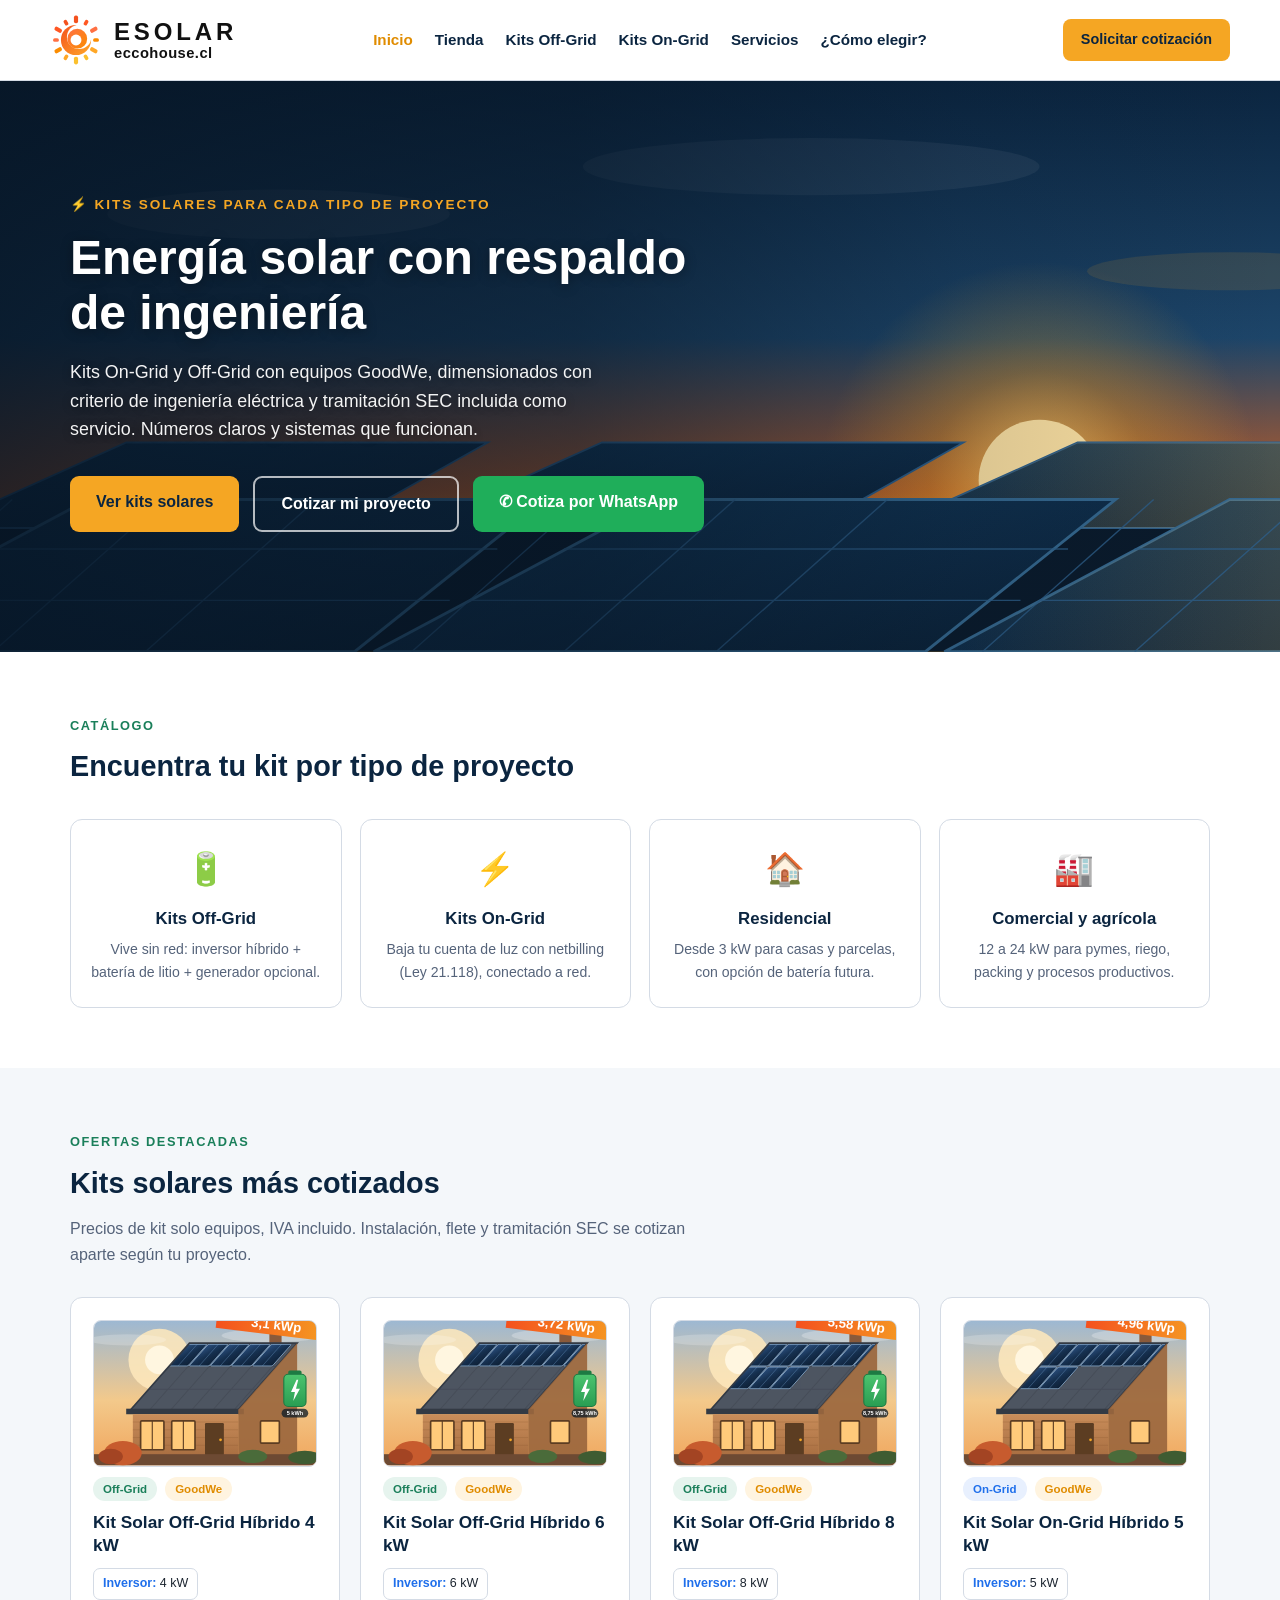
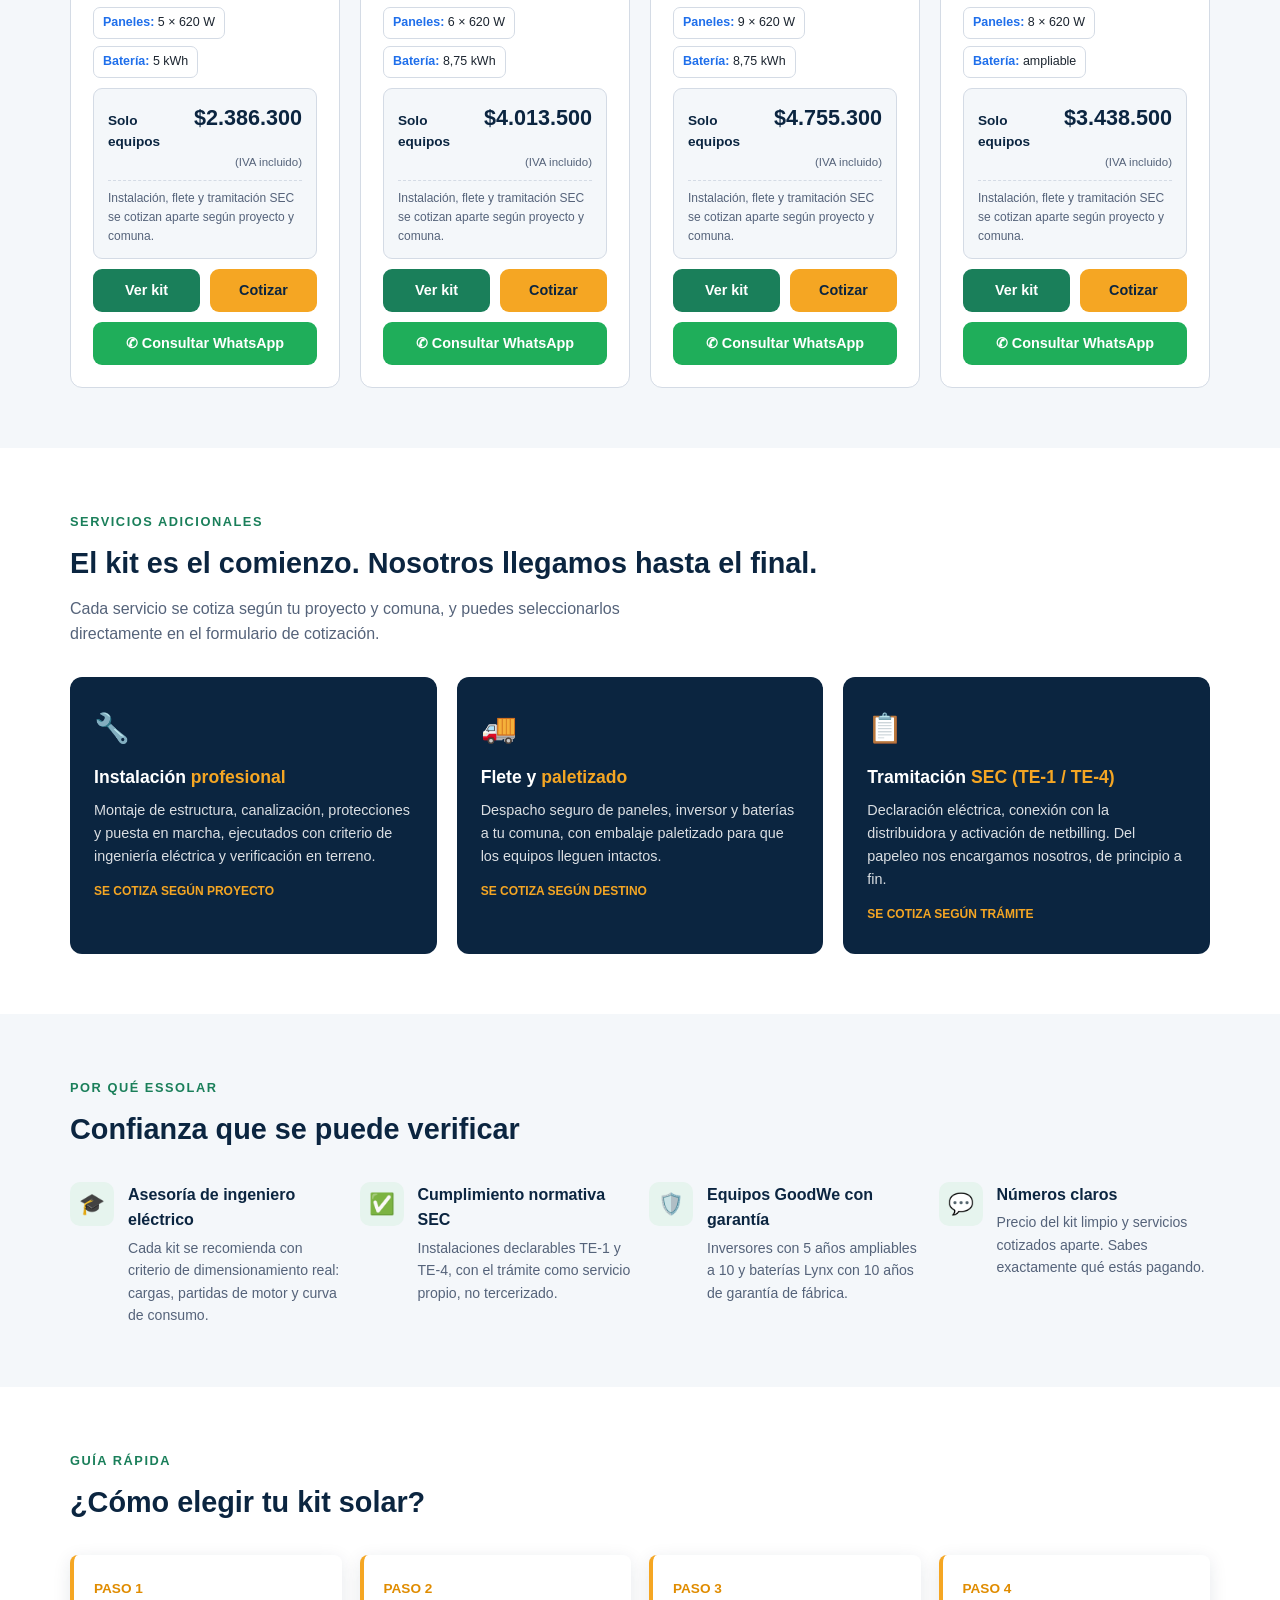
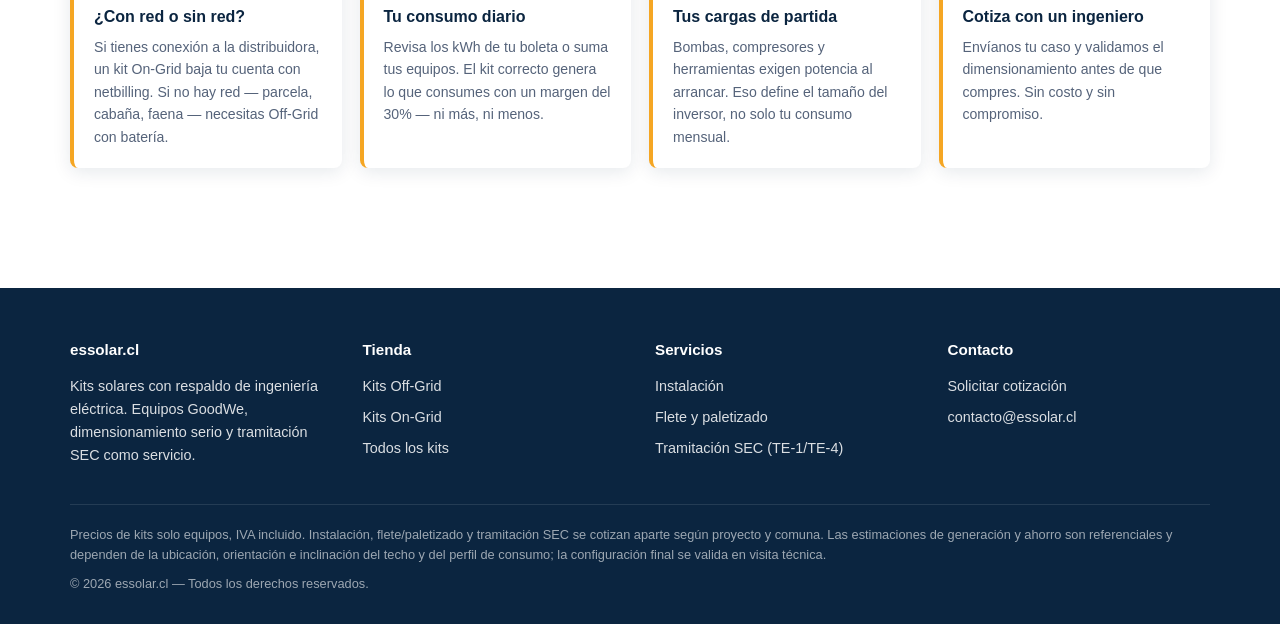
==== index.html @ de5c0849 "feat: imagen de kit estilo foto (casa atardecer + cinta kWp + batería) y protocolo de fotos por SKU " ====
<!DOCTYPE html>
<html lang="es">
<head>
  <meta charset="UTF-8">
  <meta name="viewport" content="width=device-width, initial-scale=1.0">
  <title>essolar.cl | Kits solares con respaldo de ingeniería en Chile</title>
  <meta name="description" content="Kits solares On-Grid y Off-Grid con equipos GoodWe, asesoría de ingeniero eléctrico y tramitación SEC (TE-1/TE-4). Cotiza tu kit solar en Chile.">
  <link rel="stylesheet" href="css/styles.css?v=7">
</head>
<body>

<header class="header">
  <div class="contenedor header-inner">
    <a href="index.html" class="logo"><img src="img/logo-icon.svg" alt="" class="logo-img"><span class="logo-texto"><span class="logo-nombre">ESOLAR</span><span class="logo-sub">eccohouse.cl</span></span></a>
    <nav class="nav">
      <a href="index.html" class="activo">Inicio</a>
      <a href="tienda.html">Tienda</a>
      <a href="tienda.html?sistema=Off-Grid">Kits Off-Grid</a>
      <a href="tienda.html?sistema=On-Grid">Kits On-Grid</a>
      <a href="index.html#servicios">Servicios</a>
      <a href="index.html#como-elegir">¿Cómo elegir?</a>
    </nav>
    <a href="cotizacion.html" class="header-cta">Solicitar cotización</a>
  </div>
</header>

<section class="hero">
  <div class="hero-bg" aria-hidden="true">
    <svg viewBox="0 0 1600 600" preserveAspectRatio="xMidYMid slice" xmlns="http://www.w3.org/2000/svg">
      <defs>
        <linearGradient id="cieloHero" x1="0" y1="0" x2="0" y2="1">
          <stop offset="0" stop-color="#0b2540"/>
          <stop offset="0.45" stop-color="#1d4569"/>
          <stop offset="0.72" stop-color="#b85c2a"/>
          <stop offset="0.85" stop-color="#f5a623"/>
        </linearGradient>
        <radialGradient id="brilloSol" cx="0.5" cy="0.5" r="0.5">
          <stop offset="0" stop-color="#ffd27a" stop-opacity="0.9"/>
          <stop offset="0.5" stop-color="#f5a623" stop-opacity="0.35"/>
          <stop offset="1" stop-color="#f5a623" stop-opacity="0"/>
        </radialGradient>
        <linearGradient id="panelCara" x1="0" y1="0" x2="1" y2="1">
          <stop offset="0" stop-color="#123a5c"/>
          <stop offset="0.6" stop-color="#0e2a45"/>
          <stop offset="1" stop-color="#0a1f33"/>
        </linearGradient>
        <linearGradient id="panelReflejo" x1="0" y1="0" x2="1" y2="0">
          <stop offset="0" stop-color="#f5a623" stop-opacity="0"/>
          <stop offset="1" stop-color="#ffd27a" stop-opacity="0.35"/>
        </linearGradient>
      </defs>
      <rect width="1600" height="600" fill="url(#cieloHero)"/>
      <circle cx="1220" cy="420" r="230" fill="url(#brilloSol)"/>
      <circle cx="1220" cy="420" r="64" fill="#ffe3a3"/>
      <ellipse cx="420" cy="140" rx="180" ry="26" fill="#ffffff" opacity="0.07"/>
      <ellipse cx="980" cy="90" rx="240" ry="30" fill="#ffffff" opacity="0.06"/>
      <ellipse cx="1420" cy="200" rx="150" ry="20" fill="#f5a623" opacity="0.12"/>
      <rect y="470" width="1600" height="130" fill="#0a1a2b"/>
      <!-- fila de paneles trasera -->
      <g>
        <polygon points="60,470 260,380 640,380 480,470" fill="url(#panelCara)" stroke="#2e5f8a" stroke-width="2"/>
        <polygon points="560,470 760,380 1140,380 980,470" fill="url(#panelCara)" stroke="#2e5f8a" stroke-width="2"/>
        <polygon points="1060,470 1260,380 1640,380 1480,470" fill="url(#panelCara)" stroke="#2e5f8a" stroke-width="2"/>
        <polygon points="1060,470 1260,380 1640,380 1480,470" fill="url(#panelReflejo)"/>
      </g>
      <!-- fila de paneles delantera -->
      <g>
        <polygon points="-80,600 220,440 700,440 500,600" fill="url(#panelCara)" stroke="#35688f" stroke-width="3"/>
        <polygon points="520,600 820,440 1300,440 1100,600" fill="url(#panelCara)" stroke="#35688f" stroke-width="3"/>
        <polygon points="1120,600 1420,440 1900,440 1700,600" fill="url(#panelCara)" stroke="#35688f" stroke-width="3"/>
        <polygon points="1120,600 1420,440 1900,440 1700,600" fill="url(#panelReflejo)"/>
        <g stroke="#2e5f8a" stroke-width="1.5" opacity="0.8">
          <line x1="20" y1="546" x2="600" y2="546"/><line x1="120" y1="492" x2="650" y2="492"/>
          <line x1="620" y1="546" x2="1200" y2="546"/><line x1="720" y1="492" x2="1250" y2="492"/>
          <line x1="1220" y1="546" x2="1800" y2="546"/><line x1="1320" y1="492" x2="1850" y2="492"/>
          <line x1="140" y1="440" x2="-40" y2="600"/><line x1="300" y1="440" x2="120" y2="600"/><line x1="460" y1="440" x2="280" y2="600"/>
          <line x1="740" y1="440" x2="560" y2="600"/><line x1="900" y1="440" x2="720" y2="600"/><line x1="1060" y1="440" x2="880" y2="600"/>
          <line x1="1340" y1="440" x2="1160" y2="600"/><line x1="1500" y1="440" x2="1320" y2="600"/><line x1="1660" y1="440" x2="1480" y2="600"/>
        </g>
      </g>
    </svg>
  </div>
  <div class="contenedor hero-contenido">
    <span class="hero-kicker">⚡ Kits solares para cada tipo de proyecto</span>
    <h1>Energía solar con respaldo de ingeniería</h1>
    <p>Kits On-Grid y Off-Grid con equipos GoodWe, dimensionados con criterio de ingeniería eléctrica y tramitación SEC incluida como servicio. Números claros y sistemas que funcionan.</p>
    <div class="hero-acciones">
      <a href="tienda.html" class="btn btn-sol">Ver kits solares</a>
      <a href="cotizacion.html" class="btn btn-borde">Cotizar mi proyecto</a>
      <a href="https://wa.me/56900000000?text=Hola%2C%20quiero%20cotizar%20un%20kit%20solar" target="_blank" rel="noopener" class="btn btn-wsp">✆ Cotiza por WhatsApp</a>
    </div>
  </div>
</section>

<section class="seccion">
  <div class="contenedor">
    <span class="kicker">Catálogo</span>
    <h2>Encuentra tu kit por tipo de proyecto</h2>
    <div class="grid-cat">
      <a class="cat" href="tienda.html?sistema=Off-Grid">
        <div class="icono">🔋</div>
        <h3>Kits Off-Grid</h3>
        <p>Vive sin red: inversor híbrido + batería de litio + generador opcional.</p>
      </a>
      <a class="cat" href="tienda.html?sistema=On-Grid">
        <div class="icono">⚡</div>
        <h3>Kits On-Grid</h3>
        <p>Baja tu cuenta de luz con netbilling (Ley 21.118), conectado a red.</p>
      </a>
      <a class="cat" href="tienda.html">
        <div class="icono">🏠</div>
        <h3>Residencial</h3>
        <p>Desde 3 kW para casas y parcelas, con opción de batería futura.</p>
      </a>
      <a class="cat" href="tienda.html?kwMin=12">
        <div class="icono">🏭</div>
        <h3>Comercial y agrícola</h3>
        <p>12 a 24 kW para pymes, riego, packing y procesos productivos.</p>
      </a>
    </div>
  </div>
</section>

<section class="seccion seccion-alt">
  <div class="contenedor">
    <span class="kicker">Ofertas destacadas</span>
    <h2>Kits solares más cotizados</h2>
    <p class="intro">Precios de kit solo equipos, IVA incluido. Instalación, flete y tramitación SEC se cotizan aparte según tu proyecto.</p>
    <div class="grid-kits" id="kits-destacados"></div>
  </div>
</section>

<section class="seccion" id="servicios">
  <div class="contenedor">
    <span class="kicker">Servicios adicionales</span>
    <h2>El kit es el comienzo. Nosotros llegamos hasta el final.</h2>
    <p class="intro">Cada servicio se cotiza según tu proyecto y comuna, y puedes seleccionarlos directamente en el formulario de cotización.</p>
    <div class="grid-serv">
      <div class="serv">
        <div class="icono">🔧</div>
        <h3>Instalación <span>profesional</span></h3>
        <p>Montaje de estructura, canalización, protecciones y puesta en marcha, ejecutados con criterio de ingeniería eléctrica y verificación en terreno.</p>
        <span class="tag">SE COTIZA SEGÚN PROYECTO</span>
      </div>
      <div class="serv">
        <div class="icono">🚚</div>
        <h3>Flete y <span>paletizado</span></h3>
        <p>Despacho seguro de paneles, inversor y baterías a tu comuna, con embalaje paletizado para que los equipos lleguen intactos.</p>
        <span class="tag">SE COTIZA SEGÚN DESTINO</span>
      </div>
      <div class="serv">
        <div class="icono">📋</div>
        <h3>Tramitación <span>SEC (TE-1 / TE-4)</span></h3>
        <p>Declaración eléctrica, conexión con la distribuidora y activación de netbilling. Del papeleo nos encargamos nosotros, de principio a fin.</p>
        <span class="tag">SE COTIZA SEGÚN TRÁMITE</span>
      </div>
    </div>
  </div>
</section>

<section class="seccion seccion-alt">
  <div class="contenedor">
    <span class="kicker">Por qué essolar</span>
    <h2>Confianza que se puede verificar</h2>
    <div class="grid-conf">
      <div class="conf">
        <div class="icono">🎓</div>
        <div>
          <h3>Asesoría de ingeniero eléctrico</h3>
          <p>Cada kit se recomienda con criterio de dimensionamiento real: cargas, partidas de motor y curva de consumo.</p>
        </div>
      </div>
      <div class="conf">
        <div class="icono">✅</div>
        <div>
          <h3>Cumplimiento normativa SEC</h3>
          <p>Instalaciones declarables TE-1 y TE-4, con el trámite como servicio propio, no tercerizado.</p>
        </div>
      </div>
      <div class="conf">
        <div class="icono">🛡️</div>
        <div>
          <h3>Equipos GoodWe con garantía</h3>
          <p>Inversores con 5 años ampliables a 10 y baterías Lynx con 10 años de garantía de fábrica.</p>
        </div>
      </div>
      <div class="conf">
        <div class="icono">💬</div>
        <div>
          <h3>Números claros</h3>
          <p>Precio del kit limpio y servicios cotizados aparte. Sabes exactamente qué estás pagando.</p>
        </div>
      </div>
    </div>
  </div>
</section>

<section class="seccion" id="como-elegir">
  <div class="contenedor">
    <span class="kicker">Guía rápida</span>
    <h2>¿Cómo elegir tu kit solar?</h2>
    <div class="pasos">
      <div class="paso">
        <span class="num">PASO 1</span>
        <h3>¿Con red o sin red?</h3>
        <p>Si tienes conexión a la distribuidora, un kit On-Grid baja tu cuenta con netbilling. Si no hay red — parcela, cabaña, faena — necesitas Off-Grid con batería.</p>
      </div>
      <div class="paso">
        <span class="num">PASO 2</span>
        <h3>Tu consumo diario</h3>
        <p>Revisa los kWh de tu boleta o suma tus equipos. El kit correcto genera lo que consumes con un margen del 30% — ni más, ni menos.</p>
      </div>
      <div class="paso">
        <span class="num">PASO 3</span>
        <h3>Tus cargas de partida</h3>
        <p>Bombas, compresores y herramientas exigen potencia al arrancar. Eso define el tamaño del inversor, no solo tu consumo mensual.</p>
      </div>
      <div class="paso">
        <span class="num">PASO 4</span>
        <h3>Cotiza con un ingeniero</h3>
        <p>Envíanos tu caso y validamos el dimensionamiento antes de que compres. Sin costo y sin compromiso.</p>
      </div>
    </div>
  </div>
</section>

<footer class="footer">
  <div class="contenedor">
    <div class="footer-grid">
      <div>
        <h4>essolar.cl</h4>
        <p style="font-size:0.9rem;">Kits solares con respaldo de ingeniería eléctrica. Equipos GoodWe, dimensionamiento serio y tramitación SEC como servicio.</p>
      </div>
      <div>
        <h4>Tienda</h4>
        <a href="tienda.html?sistema=Off-Grid">Kits Off-Grid</a>
        <a href="tienda.html?sistema=On-Grid">Kits On-Grid</a>
        <a href="tienda.html">Todos los kits</a>
      </div>
      <div>
        <h4>Servicios</h4>
        <a href="index.html#servicios">Instalación</a>
        <a href="index.html#servicios">Flete y paletizado</a>
        <a href="index.html#servicios">Tramitación SEC (TE-1/TE-4)</a>
      </div>
      <div>
        <h4>Contacto</h4>
        <a href="cotizacion.html">Solicitar cotización</a>
        <a href="mailto:contacto@essolar.cl">contacto@essolar.cl</a>
      </div>
    </div>
    <div class="legal">
      <p>Precios de kits solo equipos, IVA incluido. Instalación, flete/paletizado y tramitación SEC se cotizan aparte según proyecto y comuna. Las estimaciones de generación y ahorro son referenciales y dependen de la ubicación, orientación e inclinación del techo y del perfil de consumo; la configuración final se valida en visita técnica.</p>
      <p style="margin-top:8px;">© 2026 essolar.cl — Todos los derechos reservados.</p>
    </div>
  </div>
</footer>

<script src="js/data.js?v=5"></script>
<script>
  // Kits destacados: uno de cada segmento representativo
  const destacados = ["ES-OG-4K-B5", "ES-OG-6K-B8", "ES-OG-8K-B8", "ES-ON-5K"];
  const cont = document.getElementById("kits-destacados");
  destacados.forEach(sku => {
    const p = ESSOLAR_PRODUCTS.find(x => x.sku === sku);
    if (!p) return;
    const el = document.createElement("div");
    el.className = "kit";
    el.innerHTML = plantillaKit(p);
    cont.appendChild(el);
  });
</script>

</body>
</html>
---- css/styles.css ----
/* essolar.cl — hoja de estilos */
:root {
  --azul-900: #0b2540;
  --azul-700: #14406b;
  --azul-500: #1f6feb;
  --verde-600: #1a7f5a;
  --verde-100: #e6f4ee;
  --sol-500: #f5a623;
  --sol-600: #e08c00;
  --gris-900: #1c2530;
  --gris-600: #55637a;
  --gris-300: #d4dbe5;
  --gris-100: #f4f7fa;
  --blanco: #ffffff;
  --radio: 12px;
  --sombra: 0 4px 18px rgba(11, 37, 64, 0.10);
}

* { margin: 0; padding: 0; box-sizing: border-box; }

body {
  font-family: "Segoe UI", "Helvetica Neue", Arial, sans-serif;
  color: var(--gris-900);
  background: var(--blanco);
  line-height: 1.6;
}

a { color: var(--azul-500); text-decoration: none; }
img { max-width: 100%; }

.contenedor { max-width: 1180px; margin: 0 auto; padding: 0 20px; }

/* ---------- Header ---------- */
.header {
  background: var(--blanco);
  border-bottom: 1px solid var(--gris-300);
  position: sticky; top: 0; z-index: 50;
}
.header-inner {
  display: flex; align-items: center; justify-content: space-between;
  gap: 24px; padding: 14px 0; flex-wrap: wrap;
}
.logo { display: flex; align-items: center; gap: 12px; }
.logo-img { height: 52px; width: auto; display: block; }
.logo-texto { display: flex; flex-direction: column; line-height: 1.1; }
.logo-nombre { font-weight: 900; font-size: 1.5rem; letter-spacing: 0.16em; color: #111; }
.logo-sub { font-size: 0.92rem; font-weight: 600; color: #111; letter-spacing: 0.03em; }
.nav { display: flex; gap: 22px; flex-wrap: wrap; }
.nav a { color: var(--azul-900); font-weight: 600; font-size: 0.95rem; }
.nav a:hover, .nav a.activo { color: var(--sol-600); }
.header-cta {
  background: var(--sol-500); color: var(--azul-900); font-weight: 700;
  padding: 9px 18px; border-radius: 8px; font-size: 0.9rem;
}
.header-cta:hover { background: var(--sol-600); color: var(--blanco); }

/* ---------- Hero ---------- */
.hero {
  position: relative;
  color: var(--blanco);
  padding: 110px 0 120px;
  overflow: hidden;
  background: var(--azul-900);
}
.hero-bg { position: absolute; inset: 0; }
.hero-bg svg { width: 100%; height: 100%; display: block; }
.hero::after {
  content: "";
  position: absolute; inset: 0;
  background: linear-gradient(90deg, rgba(6,20,35,0.82) 0%, rgba(6,20,35,0.55) 45%, rgba(6,20,35,0.15) 75%, rgba(6,20,35,0) 100%);
}
.hero-contenido { position: relative; z-index: 2; }
.hero-kicker {
  display: inline-block;
  color: var(--sol-500);
  font-weight: 800;
  font-size: 0.85rem;
  letter-spacing: 0.14em;
  text-transform: uppercase;
  margin-bottom: 14px;
}
.hero h1 { font-size: 3rem; line-height: 1.15; max-width: 680px; text-shadow: 0 2px 12px rgba(0,0,0,0.35); }
.hero p { margin-top: 18px; max-width: 560px; font-size: 1.12rem; opacity: 0.95; text-shadow: 0 1px 8px rgba(0,0,0,0.4); }
.hero-acciones { margin-top: 32px; display: flex; gap: 14px; flex-wrap: wrap; }
.btn-wsp { background: #1fae5a; color: var(--blanco); }
.btn-wsp:hover { background: #178a47; color: var(--blanco); }
.btn {
  display: inline-block; padding: 13px 26px; border-radius: 9px;
  font-weight: 700; font-size: 1rem; border: none; cursor: pointer;
}
.btn-sol { background: var(--sol-500); color: var(--azul-900); }
.btn-sol:hover { background: var(--sol-600); color: var(--blanco); }
.btn-borde { background: transparent; color: var(--blanco); border: 2px solid rgba(255,255,255,0.7); }
.btn-borde:hover { background: rgba(255,255,255,0.12); color: var(--blanco); }
.btn-verde { background: var(--verde-600); color: var(--blanco); }
.btn-verde:hover { background: #14684a; color: var(--blanco); }

/* ---------- Secciones ---------- */
.seccion { padding: 60px 0; }
.seccion-alt { background: var(--gris-100); }
.kicker { color: var(--verde-600); font-weight: 800; font-size: 0.8rem; letter-spacing: 0.12em; text-transform: uppercase; }
.seccion h2 { font-size: 1.8rem; color: var(--azul-900); margin-top: 6px; }
.seccion .intro { color: var(--gris-600); margin-top: 10px; max-width: 640px; }

/* ---------- Grid de categorías ---------- */
.grid-cat { display: grid; grid-template-columns: repeat(auto-fit, minmax(210px, 1fr)); gap: 18px; margin-top: 30px; }
.cat {
  background: var(--blanco); border: 1px solid var(--gris-300); border-radius: var(--radio);
  padding: 24px 20px; text-align: center; transition: box-shadow .15s, transform .15s;
}
.cat:hover { box-shadow: var(--sombra); transform: translateY(-2px); }
.cat .icono { font-size: 2rem; }
.cat h3 { color: var(--azul-900); margin-top: 10px; font-size: 1.05rem; }
.cat p { color: var(--gris-600); font-size: 0.88rem; margin-top: 6px; }

/* ---------- Cards de producto ---------- */
.grid-kits { display: grid; grid-template-columns: repeat(auto-fill, minmax(260px, 1fr)); gap: 20px; margin-top: 30px; }
.kit {
  background: var(--blanco); border: 1px solid var(--gris-300); border-radius: var(--radio);
  padding: 22px; display: flex; flex-direction: column; gap: 10px;
  transition: box-shadow .15s, transform .15s;
}
.kit:hover { box-shadow: var(--sombra); transform: translateY(-2px); }
.kit-img { border-radius: 8px; overflow: hidden; line-height: 0; border: 1px solid var(--gris-300); position: relative; }
.kit-img svg { width: 100%; height: auto; display: block; }
.kit-foto { position: absolute; inset: 0; width: 100%; height: 100%; object-fit: cover; }
.chips { display: flex; flex-wrap: wrap; gap: 7px; }
.chips span {
  border: 1px solid var(--gris-300); border-radius: 7px; padding: 5px 9px;
  font-size: 0.78rem; color: var(--gris-900);
}
.chips span strong { color: var(--azul-500); font-weight: 700; }
.bloque-precio {
  background: var(--gris-100); border: 1px solid var(--gris-300); border-radius: 9px;
  padding: 12px 14px;
}
.bloque-precio .fila { display: flex; justify-content: space-between; align-items: baseline; gap: 10px; }
.bloque-precio .fila span { font-size: 0.85rem; font-weight: 700; color: var(--azul-900); }
.bloque-precio .fila strong { font-size: 1.35rem; font-weight: 800; color: var(--azul-900); }
.bloque-precio small { color: var(--gris-600); font-size: 0.72rem; display: block; text-align: right; }
.bloque-precio p { font-size: 0.75rem; color: var(--gris-600); margin-top: 8px; border-top: 1px dashed var(--gris-300); padding-top: 8px; }
.btn-block { display: block; text-align: center; padding: 10px 8px; font-size: 0.9rem; }
.kit .badges { display: flex; gap: 8px; flex-wrap: wrap; }
.badge {
  font-size: 0.72rem; font-weight: 700; padding: 3px 10px; border-radius: 20px;
  background: var(--verde-100); color: var(--verde-600);
}
.badge.ongrid { background: #e8f0fe; color: var(--azul-500); }
.badge.marca { background: #fff4e0; color: var(--sol-600); }
.kit h3 { color: var(--azul-900); font-size: 1.08rem; line-height: 1.35; }
.kit .specs { color: var(--gris-600); font-size: 0.86rem; }
.kit .precio { font-size: 1.45rem; font-weight: 800; color: var(--azul-900); }
.kit .precio small { font-size: 0.75rem; font-weight: 500; color: var(--gris-600); display: block; }
.kit .nota-aparte { font-size: 0.75rem; color: var(--gris-600); }
.kit .acciones { display: flex; gap: 10px; margin-top: auto; }
.kit .acciones .btn { flex: 1; text-align: center; padding: 10px 8px; font-size: 0.9rem; }

/* ---------- Servicios ---------- */
.grid-serv { display: grid; grid-template-columns: repeat(auto-fit, minmax(260px, 1fr)); gap: 20px; margin-top: 30px; }
.serv {
  background: var(--azul-900); color: var(--blanco); border-radius: var(--radio); padding: 28px 24px;
}
.serv .icono { font-size: 1.8rem; }
.serv h3 { margin-top: 12px; font-size: 1.1rem; }
.serv h3 span { color: var(--sol-500); }
.serv p { margin-top: 8px; font-size: 0.9rem; opacity: 0.85; }
.serv .tag { display: inline-block; margin-top: 14px; font-size: 0.75rem; font-weight: 700; color: var(--sol-500); }

/* ---------- Confianza ---------- */
.grid-conf { display: grid; grid-template-columns: repeat(auto-fit, minmax(240px, 1fr)); gap: 18px; margin-top: 30px; }
.conf { display: flex; gap: 14px; align-items: flex-start; }
.conf .icono {
  background: var(--verde-100); color: var(--verde-600); border-radius: 10px;
  width: 44px; height: 44px; display: flex; align-items: center; justify-content: center; font-size: 1.3rem; flex-shrink: 0;
}
.conf h3 { font-size: 1rem; color: var(--azul-900); }
.conf p { font-size: 0.88rem; color: var(--gris-600); margin-top: 4px; }

/* ---------- Cómo elegir ---------- */
.pasos { display: grid; grid-template-columns: repeat(auto-fit, minmax(230px, 1fr)); gap: 18px; margin-top: 30px; }
.paso { background: var(--blanco); border-left: 4px solid var(--sol-500); border-radius: 8px; padding: 20px; box-shadow: var(--sombra); }
.paso .num { font-weight: 800; color: var(--sol-600); font-size: 0.85rem; }
.paso h3 { color: var(--azul-900); font-size: 1rem; margin-top: 4px; }
.paso p { font-size: 0.88rem; color: var(--gris-600); margin-top: 6px; }

/* ---------- Tienda: filtros ---------- */
.filtros {
  display: flex; gap: 12px; flex-wrap: wrap; margin-top: 26px; align-items: center;
}
.filtros label { font-size: 0.85rem; font-weight: 700; color: var(--azul-900); }
.filtros select {
  padding: 9px 12px; border: 1px solid var(--gris-300); border-radius: 8px;
  font-size: 0.9rem; color: var(--gris-900); background: var(--blanco);
}
.filtros .contador { margin-left: auto; font-size: 0.85rem; color: var(--gris-600); }

/* ---------- Ficha de producto ---------- */
.ficha { display: grid; grid-template-columns: 1.1fr 0.9fr; gap: 40px; margin-top: 30px; }
@media (max-width: 860px) { .ficha { grid-template-columns: 1fr; } }
.ficha h1 { color: var(--azul-900); font-size: 1.7rem; line-height: 1.3; }
.ficha .resumen { color: var(--gris-600); margin-top: 8px; }
.ficha .precio-grande { font-size: 2.1rem; font-weight: 800; color: var(--azul-900); margin-top: 18px; }
.ficha .precio-grande small { display: block; font-size: 0.8rem; font-weight: 500; color: var(--gris-600); }
.aviso-aparte {
  background: #fff4e0; border: 1px solid #f0d9a8; color: #7a5200;
  border-radius: 8px; padding: 10px 14px; font-size: 0.85rem; margin-top: 14px;
}
.tabla-specs { width: 100%; border-collapse: collapse; margin-top: 20px; }
.tabla-specs td { padding: 10px 12px; border-bottom: 1px solid var(--gris-300); font-size: 0.92rem; }
.tabla-specs td:first-child { font-weight: 700; color: var(--azul-900); width: 45%; }
.lista-ideal { margin: 14px 0 0 0; padding-left: 20px; }
.lista-ideal li { margin-bottom: 6px; font-size: 0.95rem; }
.nota-tecnica {
  background: var(--verde-100); border-left: 4px solid var(--verde-600);
  border-radius: 8px; padding: 18px 20px; margin-top: 24px;
}
.nota-tecnica h3 { color: var(--verde-600); font-size: 0.95rem; }
.nota-tecnica p { font-size: 0.9rem; margin-top: 8px; }
.serv-adicionales {
  border: 1px solid var(--gris-300); border-radius: var(--radio); padding: 22px; margin-top: 24px;
}
.serv-adicionales h3 { color: var(--azul-900); font-size: 1.05rem; }
.serv-adicionales label {
  display: flex; gap: 10px; align-items: flex-start; margin-top: 14px; font-size: 0.92rem; cursor: pointer;
}
.serv-adicionales input { margin-top: 4px; }
.serv-adicionales small { color: var(--gris-600); display: block; }
.ficha-acciones { display: flex; gap: 12px; margin-top: 24px; flex-wrap: wrap; }

/* ---------- Formulario ---------- */
.form-cotiza { max-width: 720px; margin-top: 30px; }
.campo { margin-bottom: 18px; }
.campo label { display: block; font-weight: 700; font-size: 0.9rem; color: var(--azul-900); margin-bottom: 6px; }
.campo input, .campo select, .campo textarea {
  width: 100%; padding: 11px 13px; border: 1px solid var(--gris-300); border-radius: 8px;
  font-size: 0.95rem; font-family: inherit; color: var(--gris-900);
}
.campo textarea { min-height: 110px; resize: vertical; }
.campo input[type="checkbox"] { width: auto; margin-top: 4px; flex-shrink: 0; }
.fila-2 { display: grid; grid-template-columns: 1fr 1fr; gap: 16px; }
@media (max-width: 640px) { .fila-2 { grid-template-columns: 1fr; } }
.grupo-check { border: 1px solid var(--gris-300); border-radius: var(--radio); padding: 18px; }
.grupo-check legend, .grupo-check .titulo { font-weight: 700; font-size: 0.9rem; color: var(--azul-900); padding: 0 6px; }
.grupo-check label { display: flex; gap: 10px; align-items: flex-start; margin-top: 10px; font-size: 0.92rem; font-weight: 400; cursor: pointer; }
.resumen-cotiza {
  background: var(--gris-100); border-radius: var(--radio); padding: 20px; margin-top: 24px;
}
.resumen-cotiza h3 { color: var(--azul-900); font-size: 1rem; }
.resumen-cotiza ul { margin: 10px 0 0 18px; font-size: 0.92rem; }
.form-acciones { margin-top: 24px; display: flex; gap: 12px; flex-wrap: wrap; }

/* ---------- Footer ---------- */
.footer { background: var(--azul-900); color: rgba(255,255,255,0.85); padding: 50px 0 30px; margin-top: 60px; }
.footer-grid { display: grid; grid-template-columns: repeat(auto-fit, minmax(220px, 1fr)); gap: 30px; }
.footer h4 { color: var(--blanco); font-size: 0.95rem; margin-bottom: 12px; }
.footer a { color: rgba(255,255,255,0.85); display: block; margin-bottom: 8px; font-size: 0.9rem; }
.footer a:hover { color: var(--sol-500); }
.footer .legal {
  border-top: 1px solid rgba(255,255,255,0.15); margin-top: 36px; padding-top: 20px;
  font-size: 0.8rem; opacity: 0.7;
}

@media (max-width: 720px) {
  .hero h1 { font-size: 1.9rem; }
  .header-inner { justify-content: center; }
}
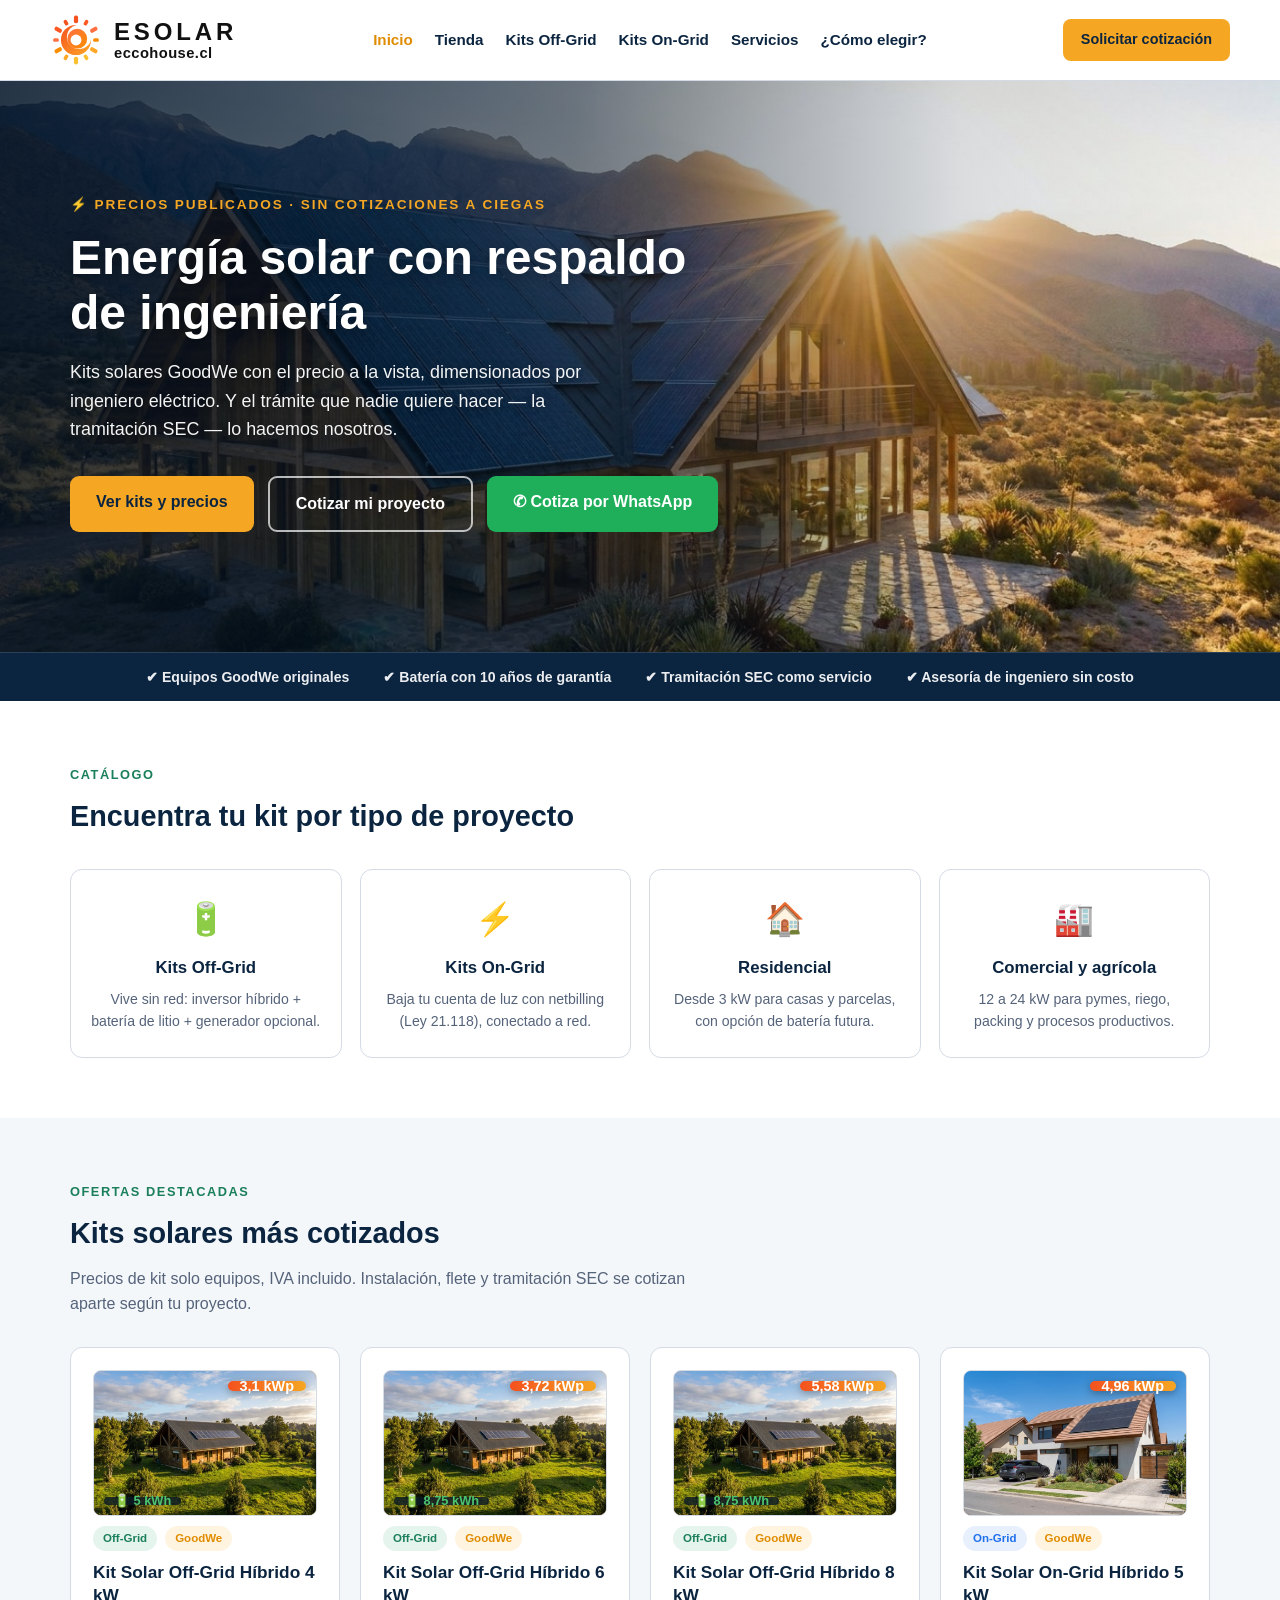
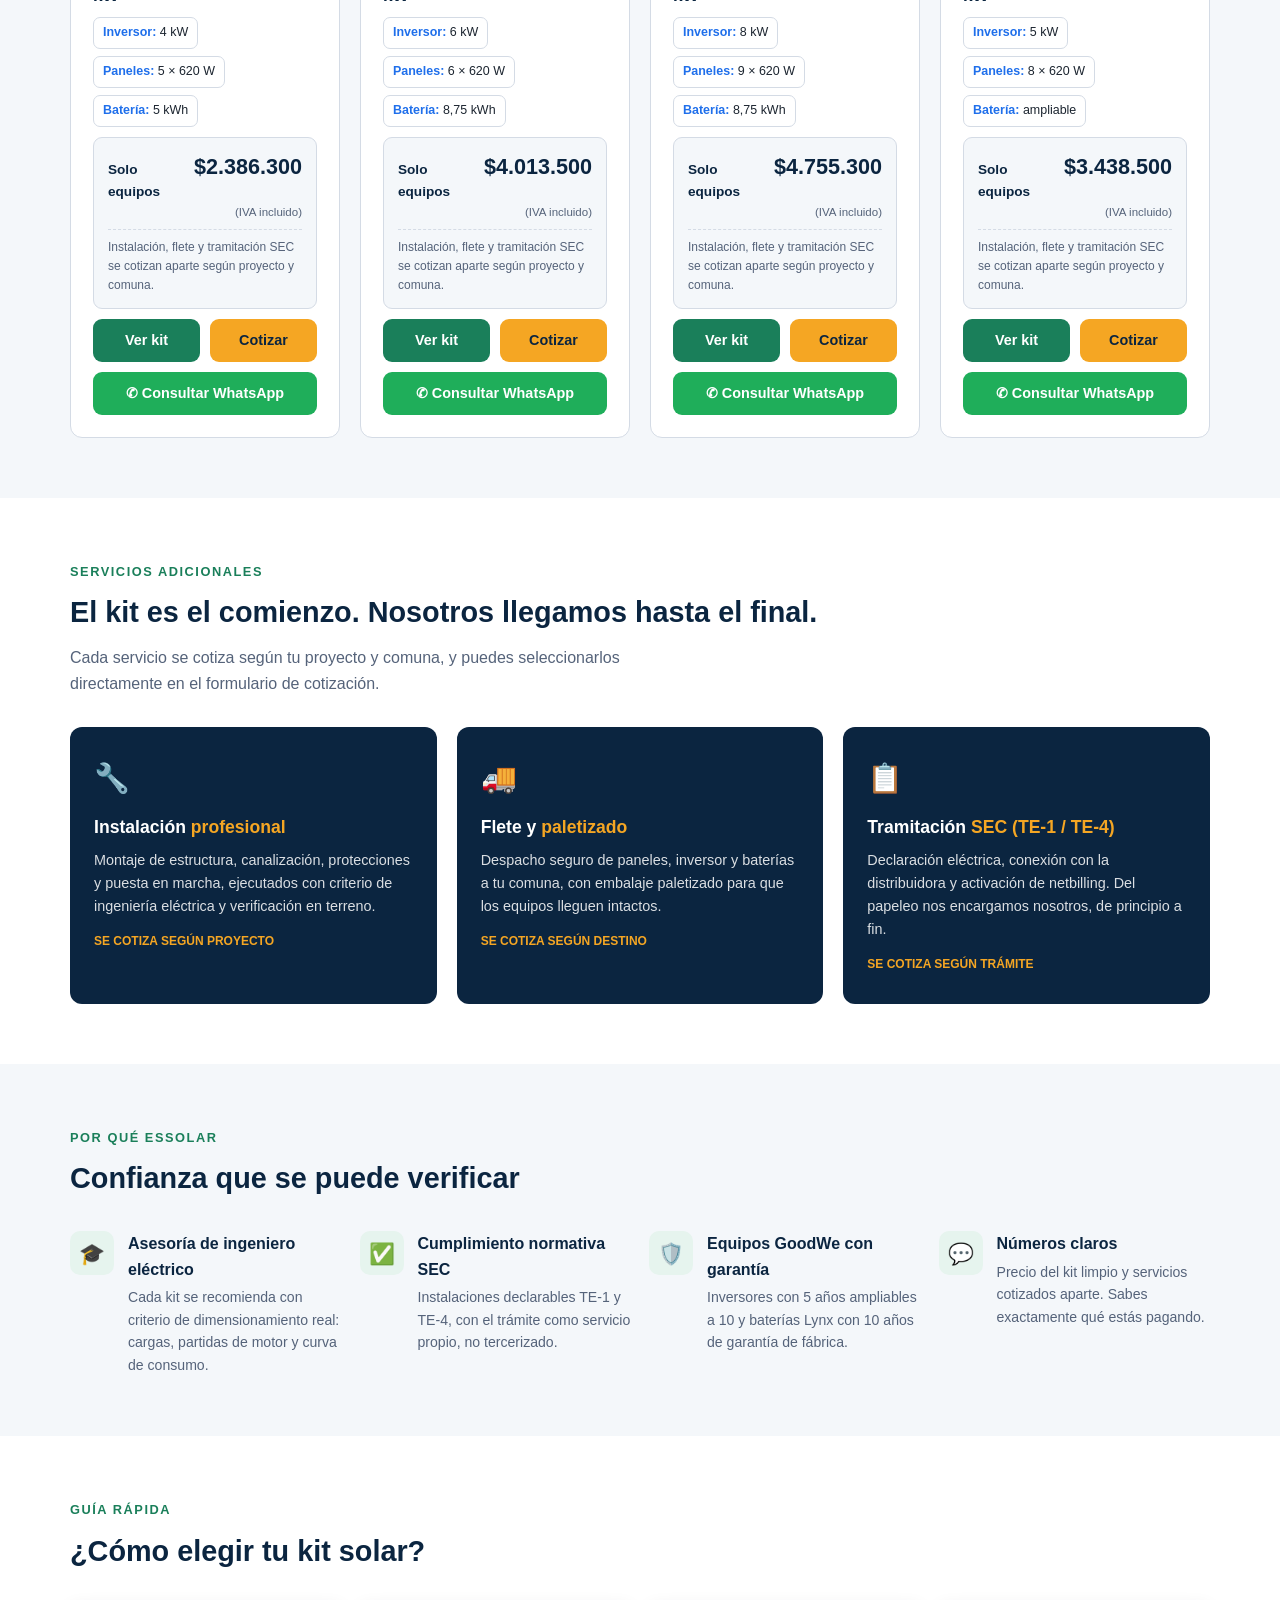
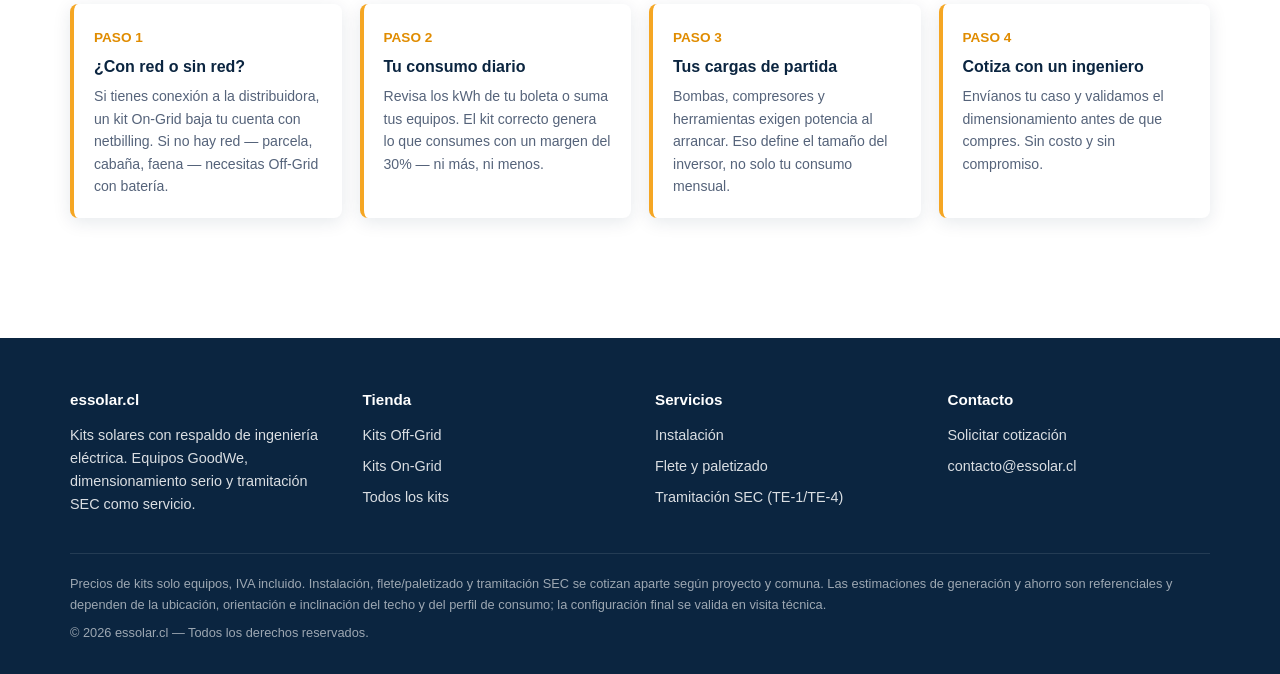
==== commit 4af750d4: "feat: fotos generadas con IA (hero + 3 escenas por segmento), chips kWp/batería sobre fotos, copy de" ====
--- a/index.html
+++ b/index.html
@@ -5,7 +5,7 @@
   <meta name="viewport" content="width=device-width, initial-scale=1.0">
   <title>essolar.cl | Kits solares con respaldo de ingeniería en Chile</title>
   <meta name="description" content="Kits solares On-Grid y Off-Grid con equipos GoodWe, asesoría de ingeniero eléctrico y tramitación SEC (TE-1/TE-4). Cotiza tu kit solar en Chile.">
-  <link rel="stylesheet" href="css/styles.css?v=7">
+  <link rel="stylesheet" href="css/styles.css?v=8">
 </head>
 <body>
 
@@ -79,18 +79,28 @@
         </g>
       </g>
     </svg>
+    <img class="hero-foto" src="img/hero.jpg" alt="" onerror="this.remove()">
   </div>
   <div class="contenedor hero-contenido">
-    <span class="hero-kicker">⚡ Kits solares para cada tipo de proyecto</span>
+    <span class="hero-kicker">⚡ Precios publicados · Sin cotizaciones a ciegas</span>
     <h1>Energía solar con respaldo de ingeniería</h1>
-    <p>Kits On-Grid y Off-Grid con equipos GoodWe, dimensionados con criterio de ingeniería eléctrica y tramitación SEC incluida como servicio. Números claros y sistemas que funcionan.</p>
+    <p>Kits solares GoodWe con el precio a la vista, dimensionados por ingeniero eléctrico. Y el trámite que nadie quiere hacer — la tramitación SEC — lo hacemos nosotros.</p>
     <div class="hero-acciones">
-      <a href="tienda.html" class="btn btn-sol">Ver kits solares</a>
+      <a href="tienda.html" class="btn btn-sol">Ver kits y precios</a>
       <a href="cotizacion.html" class="btn btn-borde">Cotizar mi proyecto</a>
       <a href="https://wa.me/56900000000?text=Hola%2C%20quiero%20cotizar%20un%20kit%20solar" target="_blank" rel="noopener" class="btn btn-wsp">✆ Cotiza por WhatsApp</a>
     </div>
   </div>
 </section>
+
+<div class="barra-confianza">
+  <div class="contenedor barra-confianza-inner">
+    <span>✔ Equipos GoodWe originales</span>
+    <span>✔ Batería con 10 años de garantía</span>
+    <span>✔ Tramitación SEC como servicio</span>
+    <span>✔ Asesoría de ingeniero sin costo</span>
+  </div>
+</div>
 
 <section class="seccion">
   <div class="contenedor">
@@ -256,7 +266,7 @@
   </div>
 </footer>
 
-<script src="js/data.js?v=5"></script>
+<script src="js/data.js?v=6"></script>
 <script>
   // Kits destacados: uno de cada segmento representativo
   const destacados = ["ES-OG-4K-B5", "ES-OG-6K-B8", "ES-OG-8K-B8", "ES-ON-5K"];
--- a/css/styles.css
+++ b/css/styles.css
@@ -84,6 +84,29 @@
 .hero-acciones { margin-top: 32px; display: flex; gap: 14px; flex-wrap: wrap; }
 .btn-wsp { background: #1fae5a; color: var(--blanco); }
 .btn-wsp:hover { background: #178a47; color: var(--blanco); }
+.hero-foto { position: absolute; inset: 0; width: 100%; height: 100%; object-fit: cover; }
+
+/* ---------- Barra de confianza ---------- */
+.barra-confianza { background: var(--azul-900); border-top: 1px solid rgba(255,255,255,0.12); }
+.barra-confianza-inner {
+  display: flex; flex-wrap: wrap; gap: 10px 34px; justify-content: center;
+  padding: 13px 20px; color: var(--blanco); font-size: 0.88rem; font-weight: 600;
+}
+.barra-confianza-inner span { opacity: 0.92; }
+
+/* ---------- Chips sobre imagen de kit ---------- */
+.kit-chips-img { position: absolute; inset: 0; pointer-events: none; }
+.chip-kwp {
+  position: absolute; top: 10px; right: 10px;
+  background: linear-gradient(90deg, #f4511e, #f5a623); color: var(--blanco);
+  font-weight: 800; font-size: 0.9rem; padding: 5px 12px; border-radius: 7px;
+  box-shadow: 0 2px 8px rgba(0,0,0,0.35);
+}
+.chip-bat {
+  position: absolute; bottom: 10px; left: 10px;
+  background: rgba(8,24,38,0.8); color: #4cc46f;
+  font-weight: 700; font-size: 0.8rem; padding: 4px 10px; border-radius: 7px;
+}
 .btn {
   display: inline-block; padding: 13px 26px; border-radius: 9px;
   font-weight: 700; font-size: 1rem; border: none; cursor: pointer;
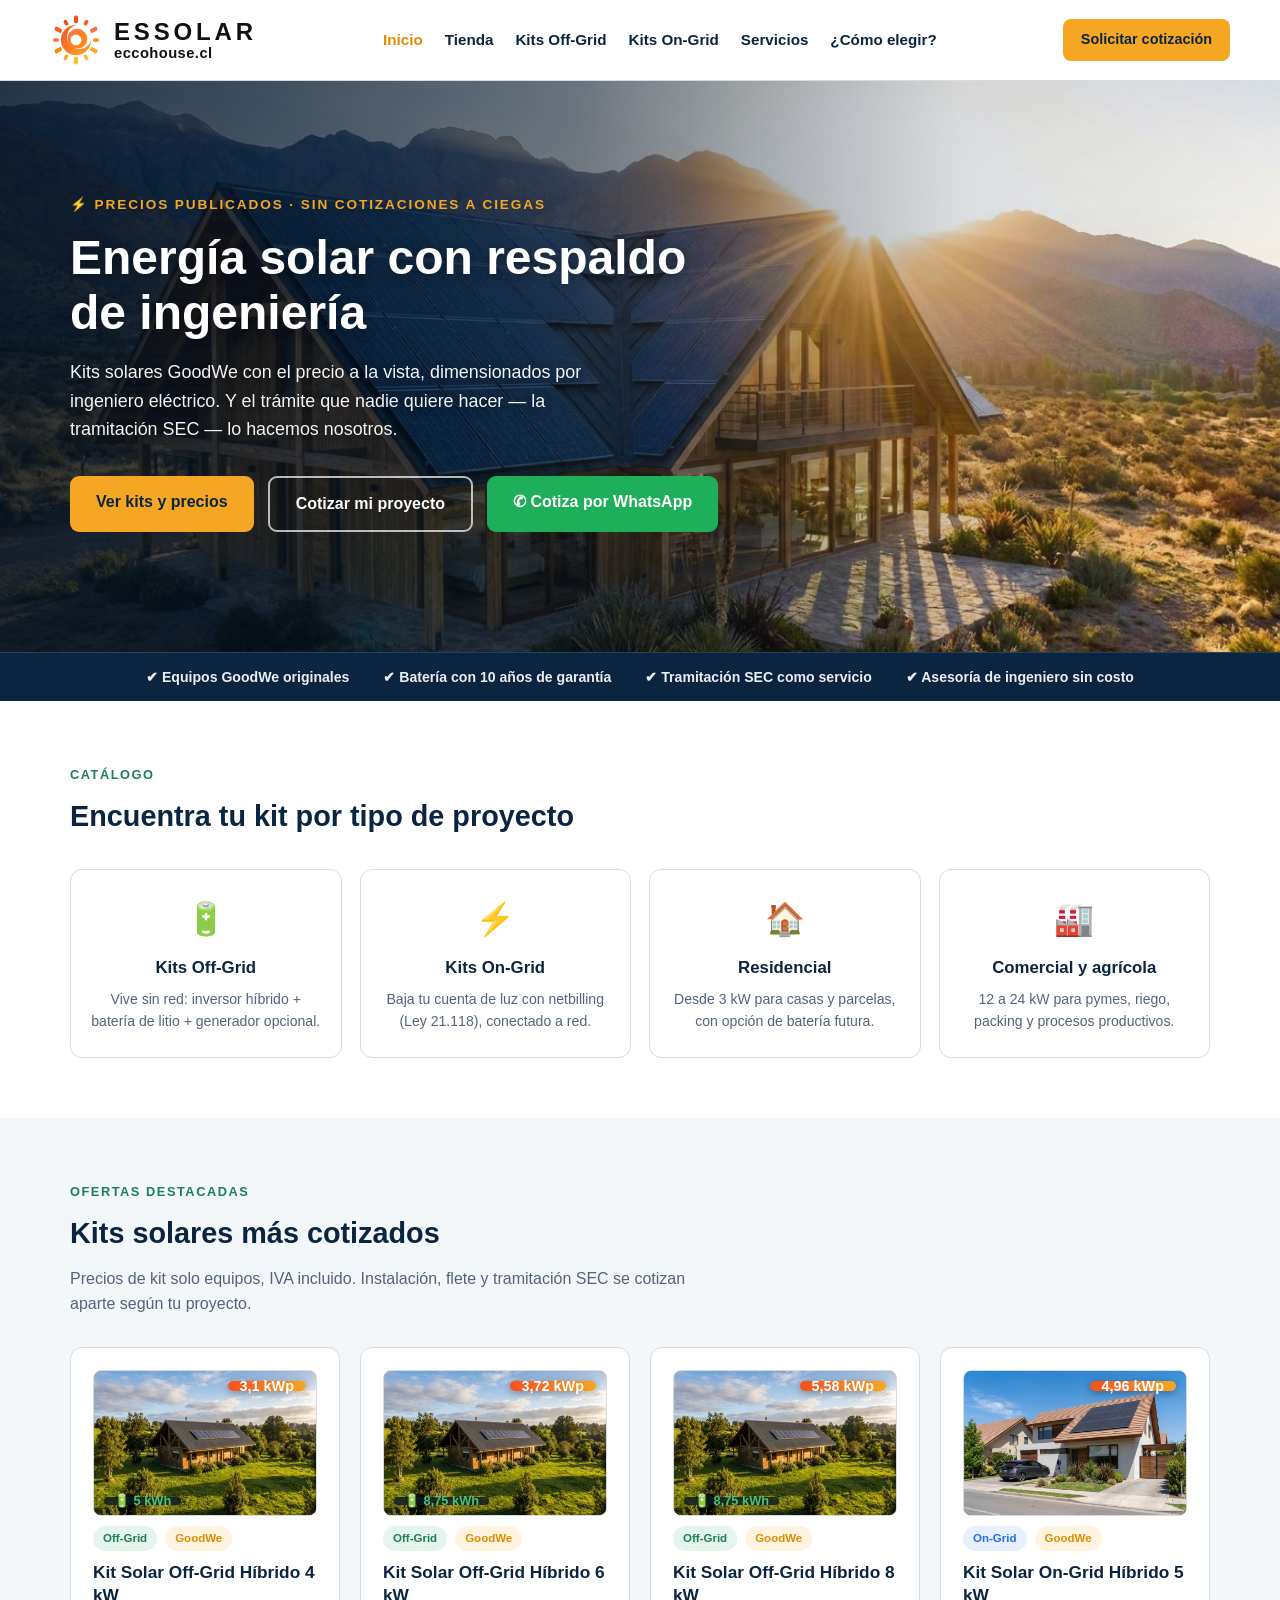
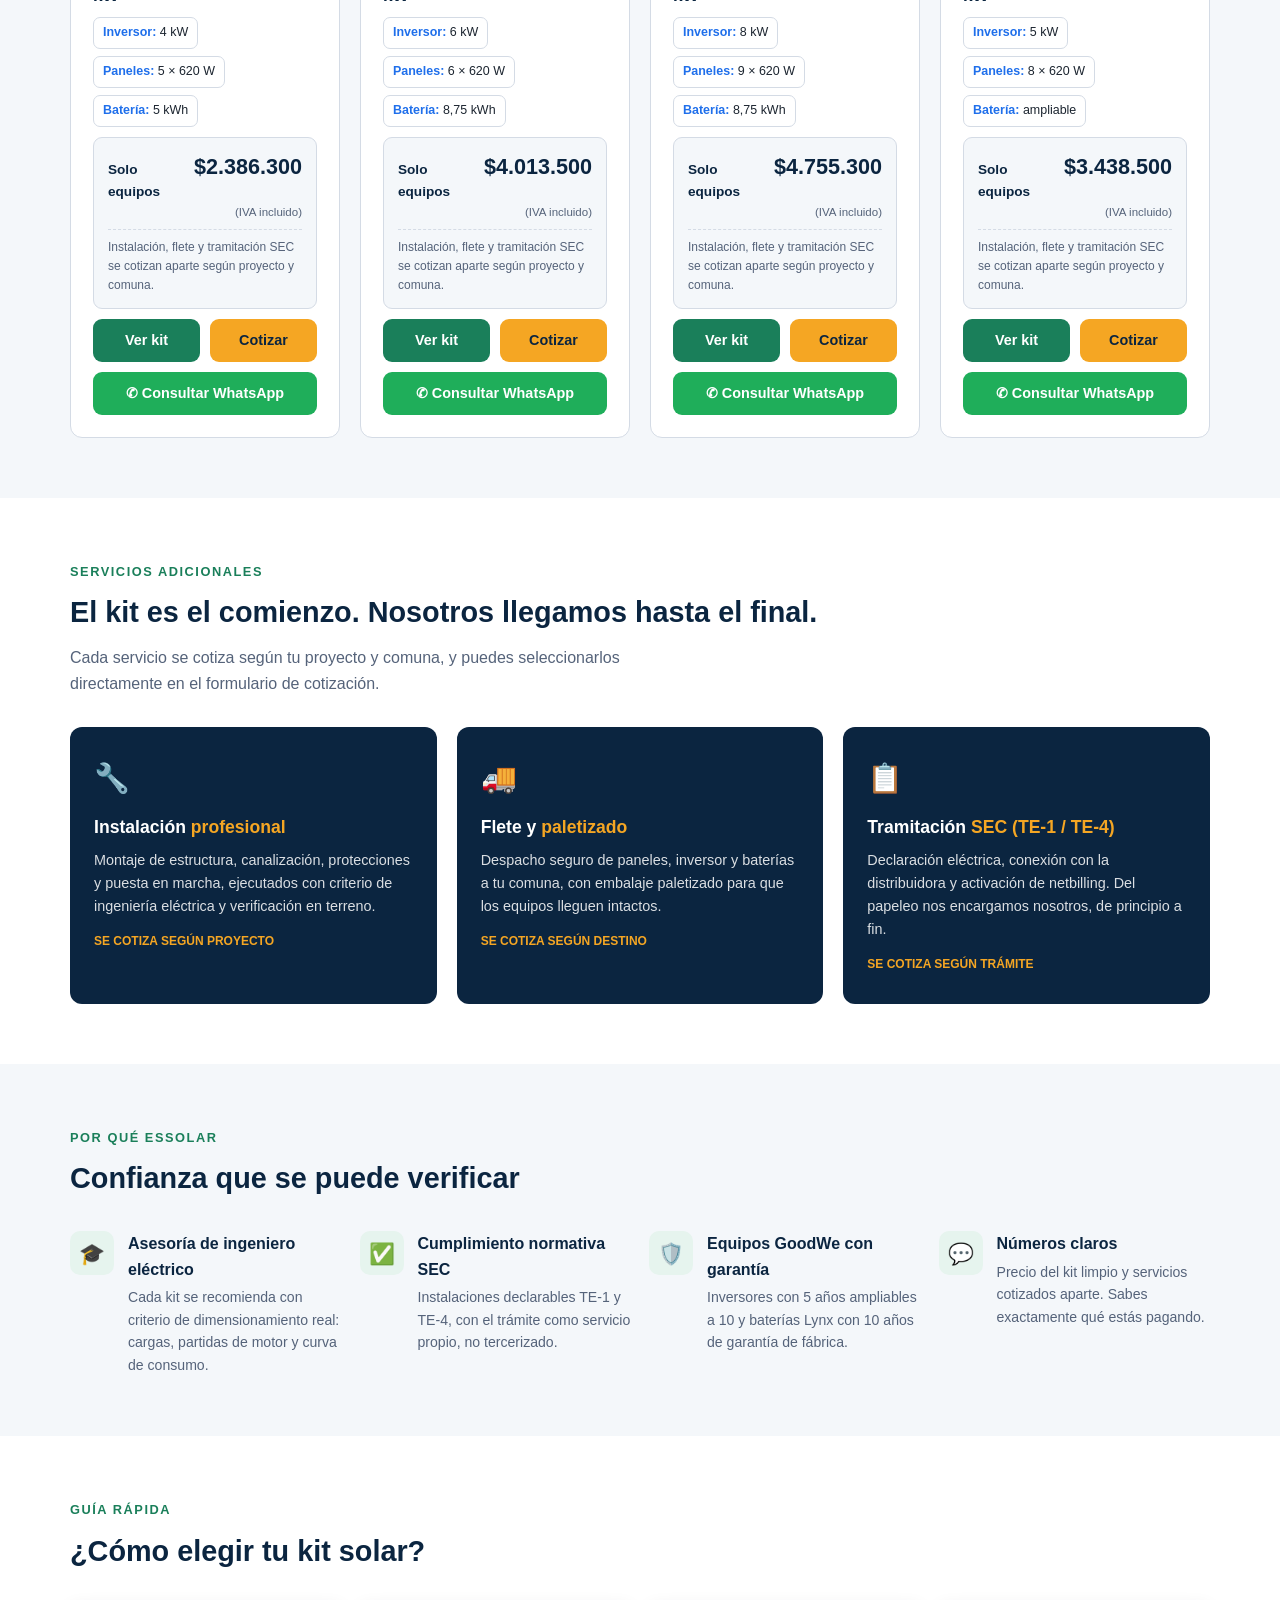
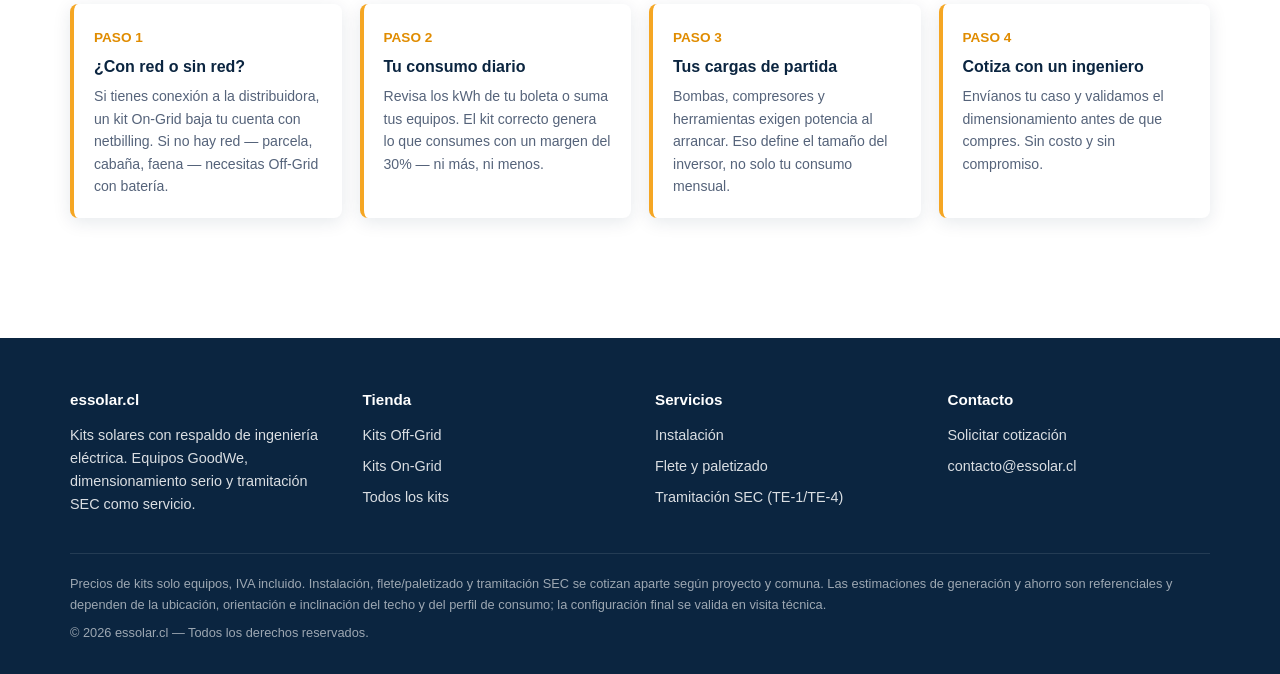
==== commit 12c09579: "fix: logo dice ESSOLAR (doble S) en header y banners de kits Co-Authored-By: Claude Fable 5 <noreply" ====
--- a/index.html
+++ b/index.html
@@ -11,7 +11,7 @@
 
 <header class="header">
   <div class="contenedor header-inner">
-    <a href="index.html" class="logo"><img src="img/logo-icon.svg" alt="" class="logo-img"><span class="logo-texto"><span class="logo-nombre">ESOLAR</span><span class="logo-sub">eccohouse.cl</span></span></a>
+    <a href="index.html" class="logo"><img src="img/logo-icon.svg" alt="" class="logo-img"><span class="logo-texto"><span class="logo-nombre">ESSOLAR</span><span class="logo-sub">eccohouse.cl</span></span></a>
     <nav class="nav">
       <a href="index.html" class="activo">Inicio</a>
       <a href="tienda.html">Tienda</a>
@@ -266,7 +266,7 @@
   </div>
 </footer>
 
-<script src="js/data.js?v=6"></script>
+<script src="js/data.js?v=7"></script>
 <script>
   // Kits destacados: uno de cada segmento representativo
   const destacados = ["ES-OG-4K-B5", "ES-OG-6K-B8", "ES-OG-8K-B8", "ES-ON-5K"];
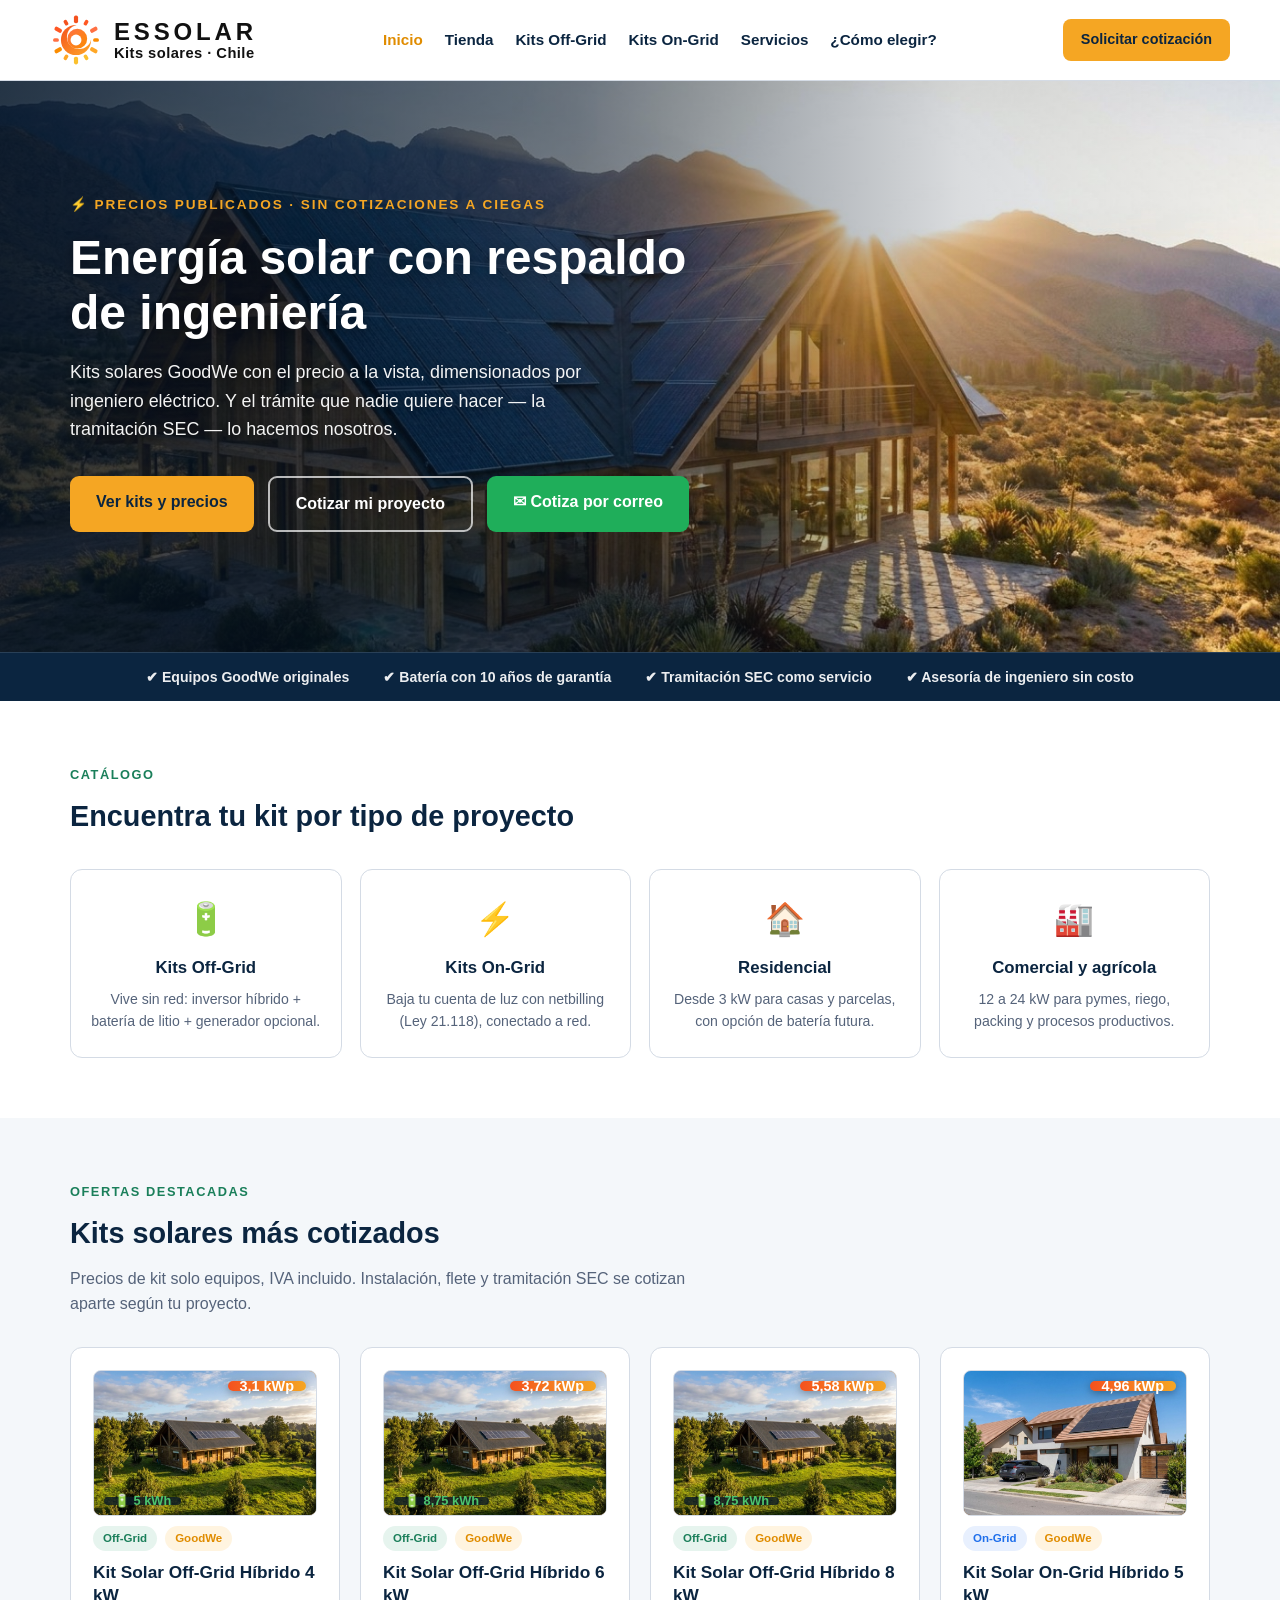
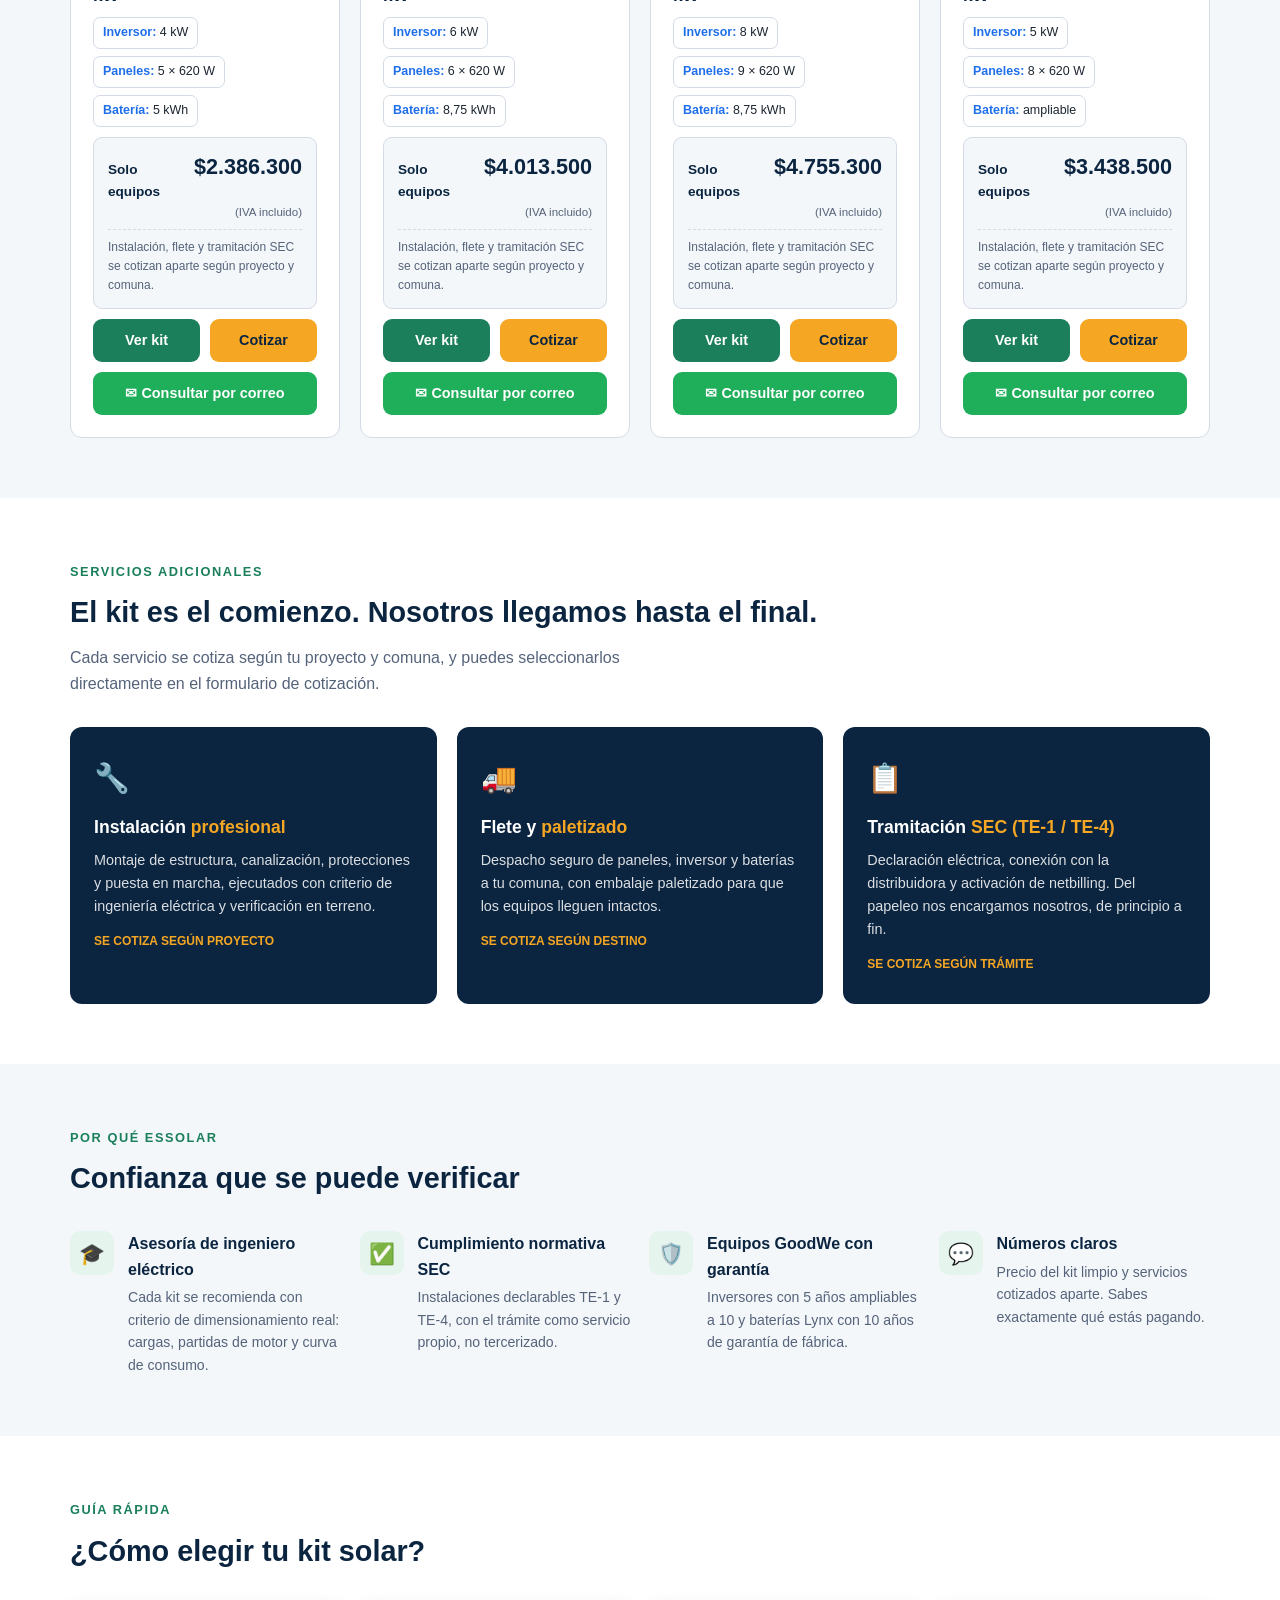
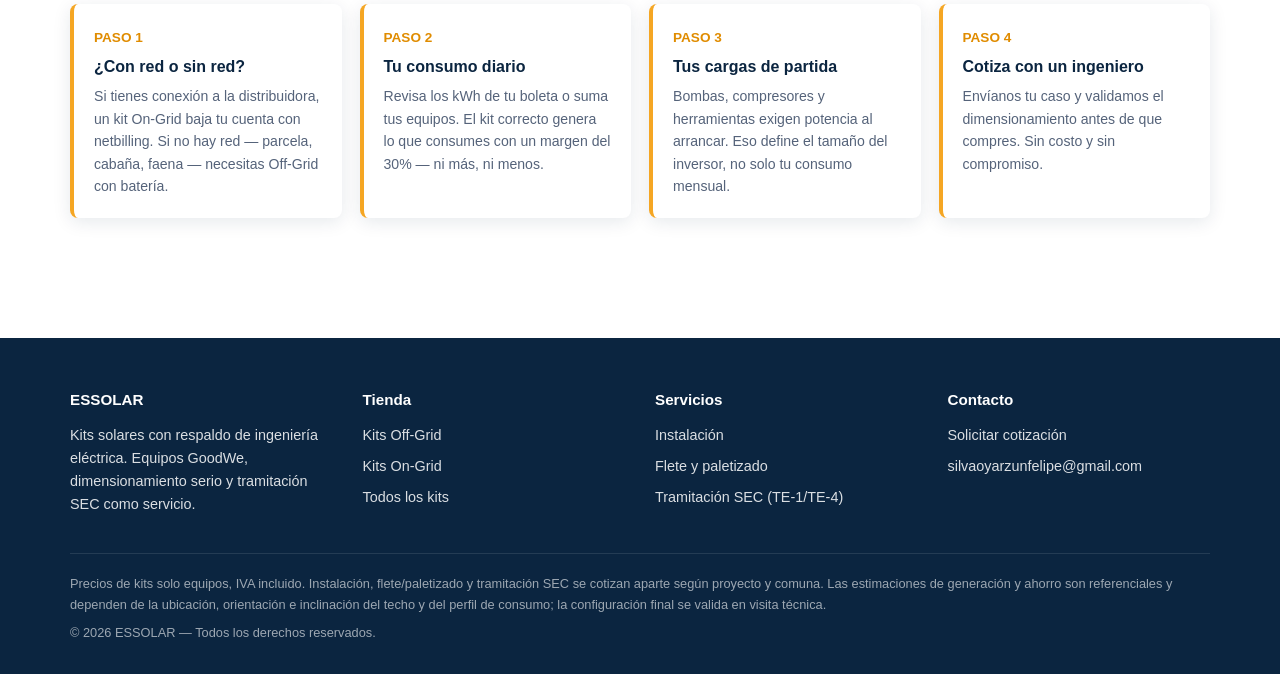
==== commit 92b9e745: "fix: marca ESSOLAR sin dominio inexistente, correo real y botones de contacto que caen a mail si no " ====
--- a/index.html
+++ b/index.html
@@ -3,15 +3,15 @@
 <head>
   <meta charset="UTF-8">
   <meta name="viewport" content="width=device-width, initial-scale=1.0">
-  <title>essolar.cl | Kits solares con respaldo de ingeniería en Chile</title>
+  <title>ESSOLAR | Kits solares con respaldo de ingeniería en Chile</title>
   <meta name="description" content="Kits solares On-Grid y Off-Grid con equipos GoodWe, asesoría de ingeniero eléctrico y tramitación SEC (TE-1/TE-4). Cotiza tu kit solar en Chile.">
-  <link rel="stylesheet" href="css/styles.css?v=8">
+  <link rel="stylesheet" href="css/styles.css?v=9">
 </head>
 <body>
 
 <header class="header">
   <div class="contenedor header-inner">
-    <a href="index.html" class="logo"><img src="img/logo-icon.svg" alt="" class="logo-img"><span class="logo-texto"><span class="logo-nombre">ESSOLAR</span><span class="logo-sub">eccohouse.cl</span></span></a>
+    <a href="index.html" class="logo"><img src="img/logo-icon.svg" alt="" class="logo-img"><span class="logo-texto"><span class="logo-nombre">ESSOLAR</span><span class="logo-sub">Kits solares · Chile</span></span></a>
     <nav class="nav">
       <a href="index.html" class="activo">Inicio</a>
       <a href="tienda.html">Tienda</a>
@@ -88,7 +88,7 @@
     <div class="hero-acciones">
       <a href="tienda.html" class="btn btn-sol">Ver kits y precios</a>
       <a href="cotizacion.html" class="btn btn-borde">Cotizar mi proyecto</a>
-      <a href="https://wa.me/56900000000?text=Hola%2C%20quiero%20cotizar%20un%20kit%20solar" target="_blank" rel="noopener" class="btn btn-wsp">✆ Cotiza por WhatsApp</a>
+      <a href="#" id="btn-contacto-hero" class="btn btn-wsp">✆ Cotiza por WhatsApp</a>
     </div>
   </div>
 </section>
@@ -238,7 +238,7 @@
   <div class="contenedor">
     <div class="footer-grid">
       <div>
-        <h4>essolar.cl</h4>
+        <h4>ESSOLAR</h4>
         <p style="font-size:0.9rem;">Kits solares con respaldo de ingeniería eléctrica. Equipos GoodWe, dimensionamiento serio y tramitación SEC como servicio.</p>
       </div>
       <div>
@@ -256,19 +256,23 @@
       <div>
         <h4>Contacto</h4>
         <a href="cotizacion.html">Solicitar cotización</a>
-        <a href="mailto:contacto@essolar.cl">contacto@essolar.cl</a>
+        <a href="mailto:silvaoyarzunfelipe@gmail.com">silvaoyarzunfelipe@gmail.com</a>
       </div>
     </div>
     <div class="legal">
       <p>Precios de kits solo equipos, IVA incluido. Instalación, flete/paletizado y tramitación SEC se cotizan aparte según proyecto y comuna. Las estimaciones de generación y ahorro son referenciales y dependen de la ubicación, orientación e inclinación del techo y del perfil de consumo; la configuración final se valida en visita técnica.</p>
-      <p style="margin-top:8px;">© 2026 essolar.cl — Todos los derechos reservados.</p>
+      <p style="margin-top:8px;">© 2026 ESSOLAR — Todos los derechos reservados.</p>
     </div>
   </div>
 </footer>
 
-<script src="js/data.js?v=7"></script>
+<script src="js/data.js?v=8"></script>
 <script>
   // Kits destacados: uno de cada segmento representativo
+  const btnHero = document.getElementById("btn-contacto-hero");
+  btnHero.href = enlaceContacto("Hola, quiero cotizar un kit solar.", "Cotización kit solar");
+  btnHero.textContent = hayWhatsapp() ? "✆ Cotiza por WhatsApp" : "✉ Cotiza por correo";
+
   const destacados = ["ES-OG-4K-B5", "ES-OG-6K-B8", "ES-OG-8K-B8", "ES-ON-5K"];
   const cont = document.getElementById("kits-destacados");
   destacados.forEach(sku => {
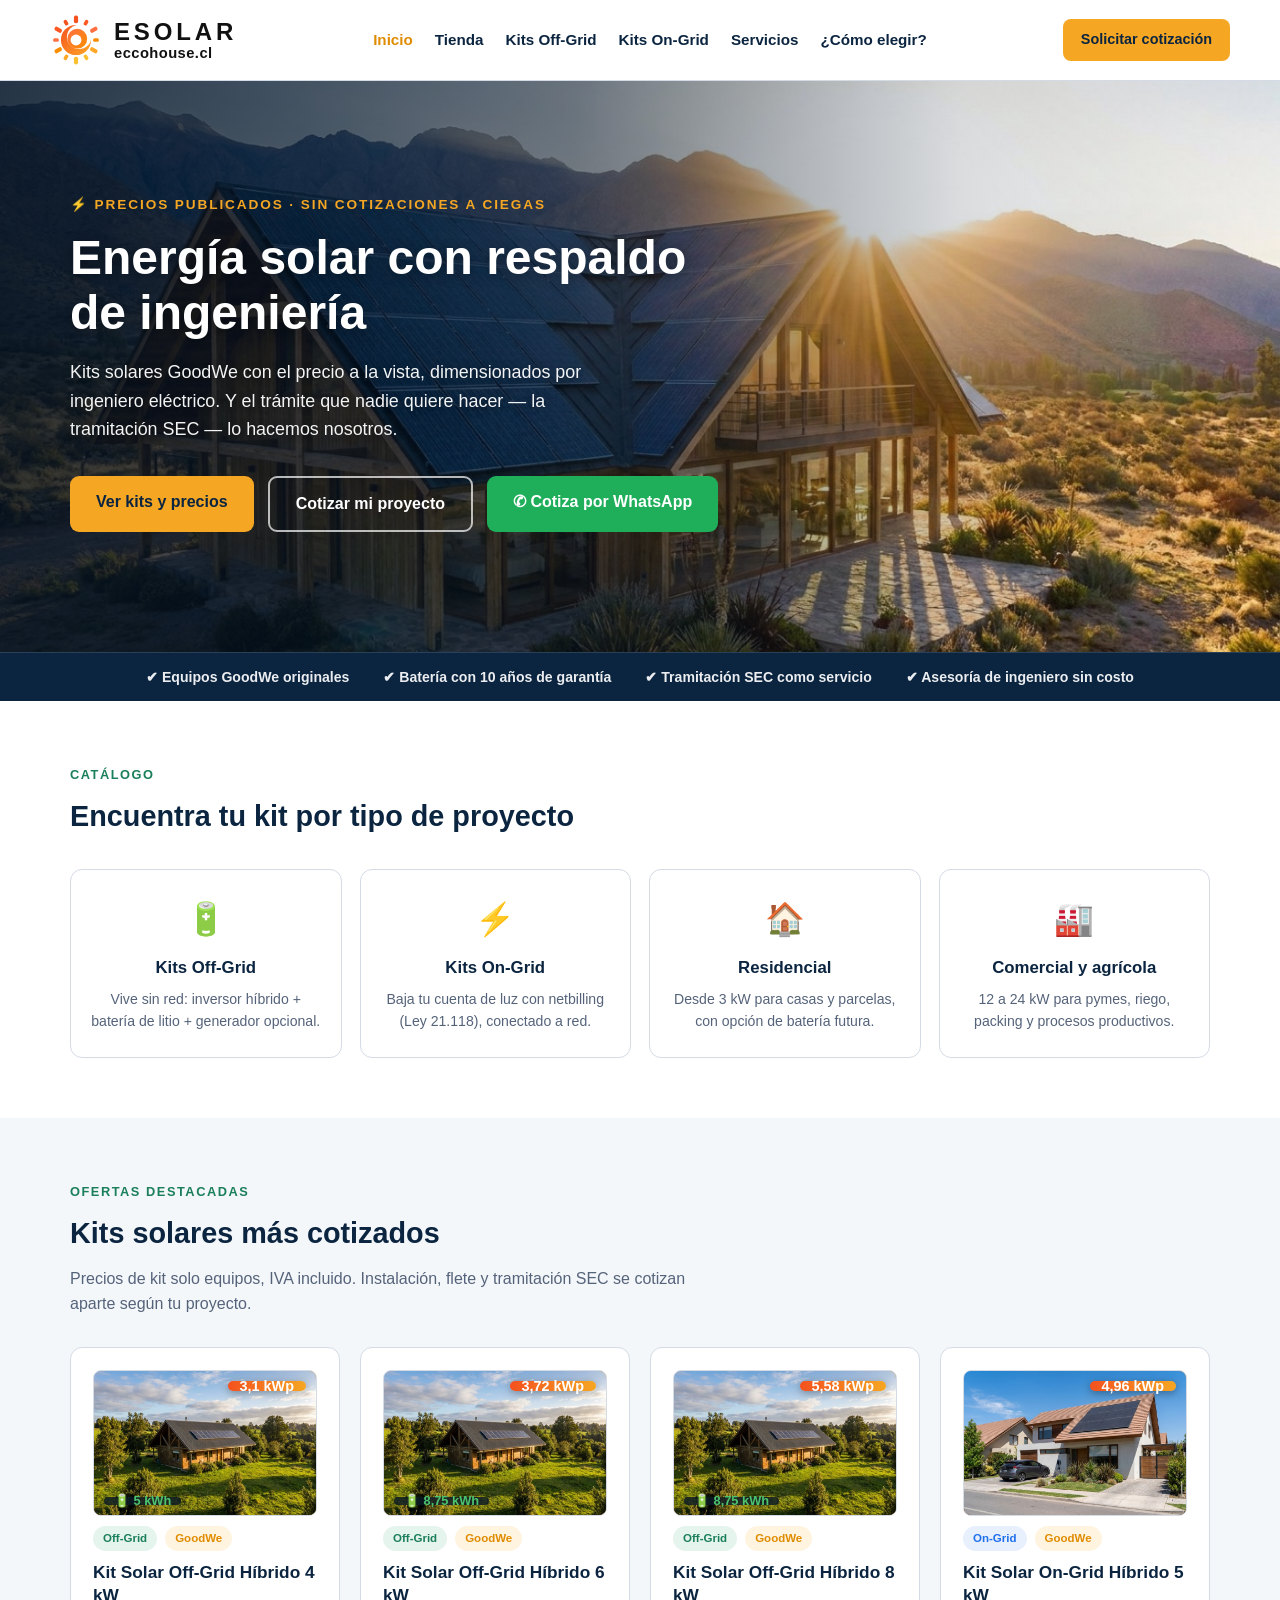
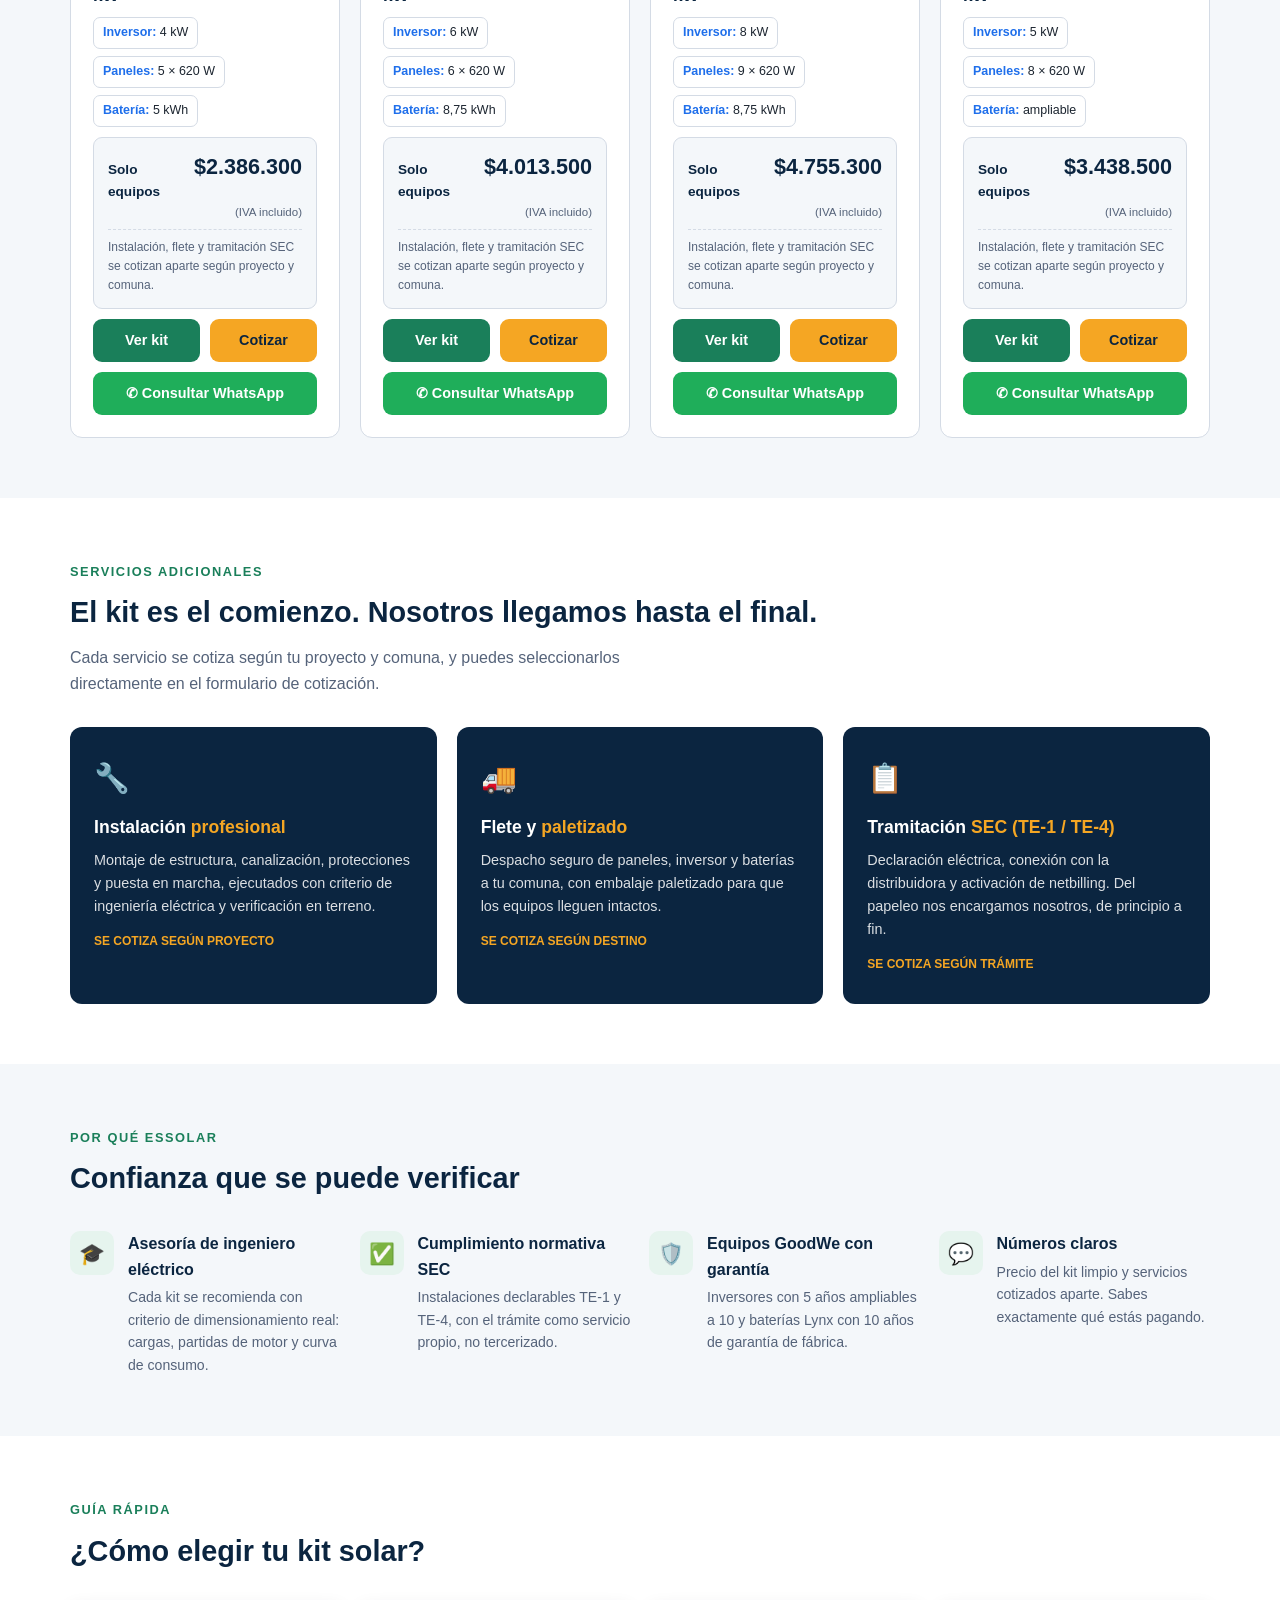
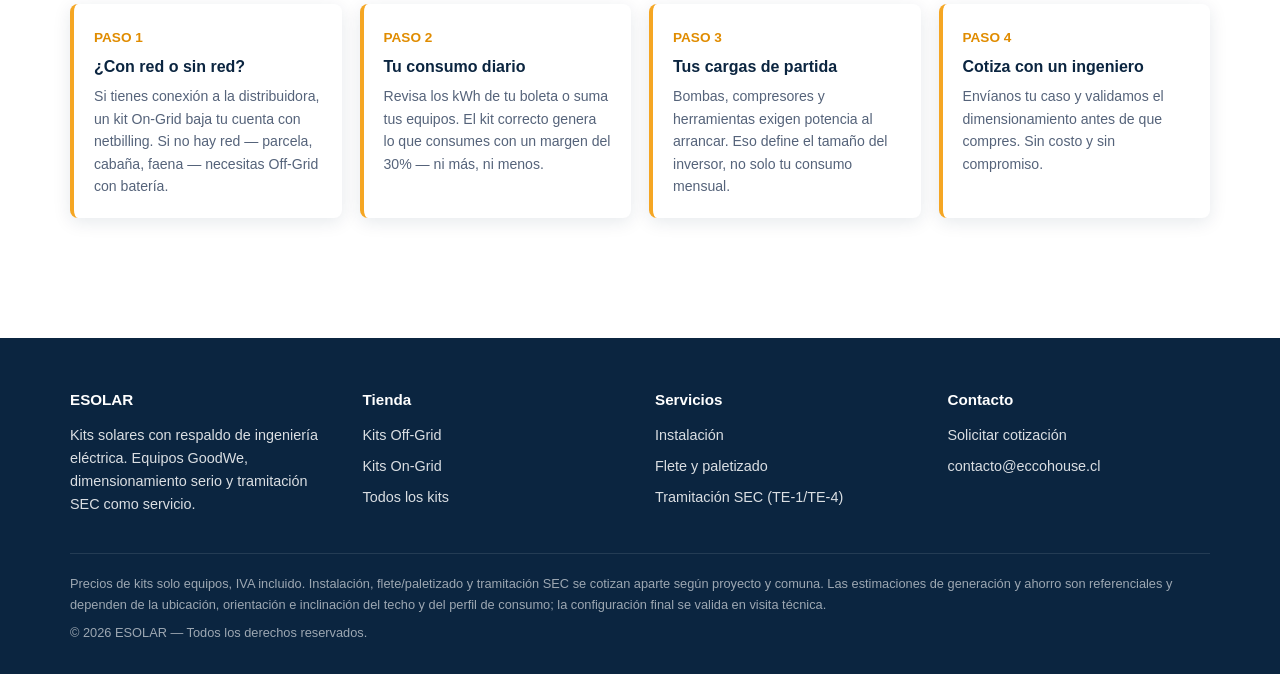
==== commit 9e96f1b4: "feat: datos oficiales ESOLAR — WhatsApp +56 9 4888 1289, correo contacto@eccohouse.cl y marca correg" ====
--- a/index.html
+++ b/index.html
@@ -3,15 +3,15 @@
 <head>
   <meta charset="UTF-8">
   <meta name="viewport" content="width=device-width, initial-scale=1.0">
-  <title>ESSOLAR | Kits solares con respaldo de ingeniería en Chile</title>
+  <title>ESOLAR | Kits solares con respaldo de ingeniería en Chile</title>
   <meta name="description" content="Kits solares On-Grid y Off-Grid con equipos GoodWe, asesoría de ingeniero eléctrico y tramitación SEC (TE-1/TE-4). Cotiza tu kit solar en Chile.">
-  <link rel="stylesheet" href="css/styles.css?v=9">
+  <link rel="stylesheet" href="css/styles.css?v=10">
 </head>
 <body>
 
 <header class="header">
   <div class="contenedor header-inner">
-    <a href="index.html" class="logo"><img src="img/logo-icon.svg" alt="" class="logo-img"><span class="logo-texto"><span class="logo-nombre">ESSOLAR</span><span class="logo-sub">Kits solares · Chile</span></span></a>
+    <a href="index.html" class="logo"><img src="img/logo-icon.svg" alt="" class="logo-img"><span class="logo-texto"><span class="logo-nombre">ESOLAR</span><span class="logo-sub">eccohouse.cl</span></span></a>
     <nav class="nav">
       <a href="index.html" class="activo">Inicio</a>
       <a href="tienda.html">Tienda</a>
@@ -238,7 +238,7 @@
   <div class="contenedor">
     <div class="footer-grid">
       <div>
-        <h4>ESSOLAR</h4>
+        <h4>ESOLAR</h4>
         <p style="font-size:0.9rem;">Kits solares con respaldo de ingeniería eléctrica. Equipos GoodWe, dimensionamiento serio y tramitación SEC como servicio.</p>
       </div>
       <div>
@@ -256,17 +256,17 @@
       <div>
         <h4>Contacto</h4>
         <a href="cotizacion.html">Solicitar cotización</a>
-        <a href="mailto:silvaoyarzunfelipe@gmail.com">silvaoyarzunfelipe@gmail.com</a>
+        <a href="mailto:contacto@eccohouse.cl">contacto@eccohouse.cl</a>
       </div>
     </div>
     <div class="legal">
       <p>Precios de kits solo equipos, IVA incluido. Instalación, flete/paletizado y tramitación SEC se cotizan aparte según proyecto y comuna. Las estimaciones de generación y ahorro son referenciales y dependen de la ubicación, orientación e inclinación del techo y del perfil de consumo; la configuración final se valida en visita técnica.</p>
-      <p style="margin-top:8px;">© 2026 ESSOLAR — Todos los derechos reservados.</p>
+      <p style="margin-top:8px;">© 2026 ESOLAR — Todos los derechos reservados.</p>
     </div>
   </div>
 </footer>
 
-<script src="js/data.js?v=8"></script>
+<script src="js/data.js?v=9"></script>
 <script>
   // Kits destacados: uno de cada segmento representativo
   const btnHero = document.getElementById("btn-contacto-hero");
@@ -276,7 +276,7 @@
   const destacados = ["ES-OG-4K-B5", "ES-OG-6K-B8", "ES-OG-8K-B8", "ES-ON-5K"];
   const cont = document.getElementById("kits-destacados");
   destacados.forEach(sku => {
-    const p = ESSOLAR_PRODUCTS.find(x => x.sku === sku);
+    const p = ESOLAR_PRODUCTS.find(x => x.sku === sku);
     if (!p) return;
     const el = document.createElement("div");
     el.className = "kit";
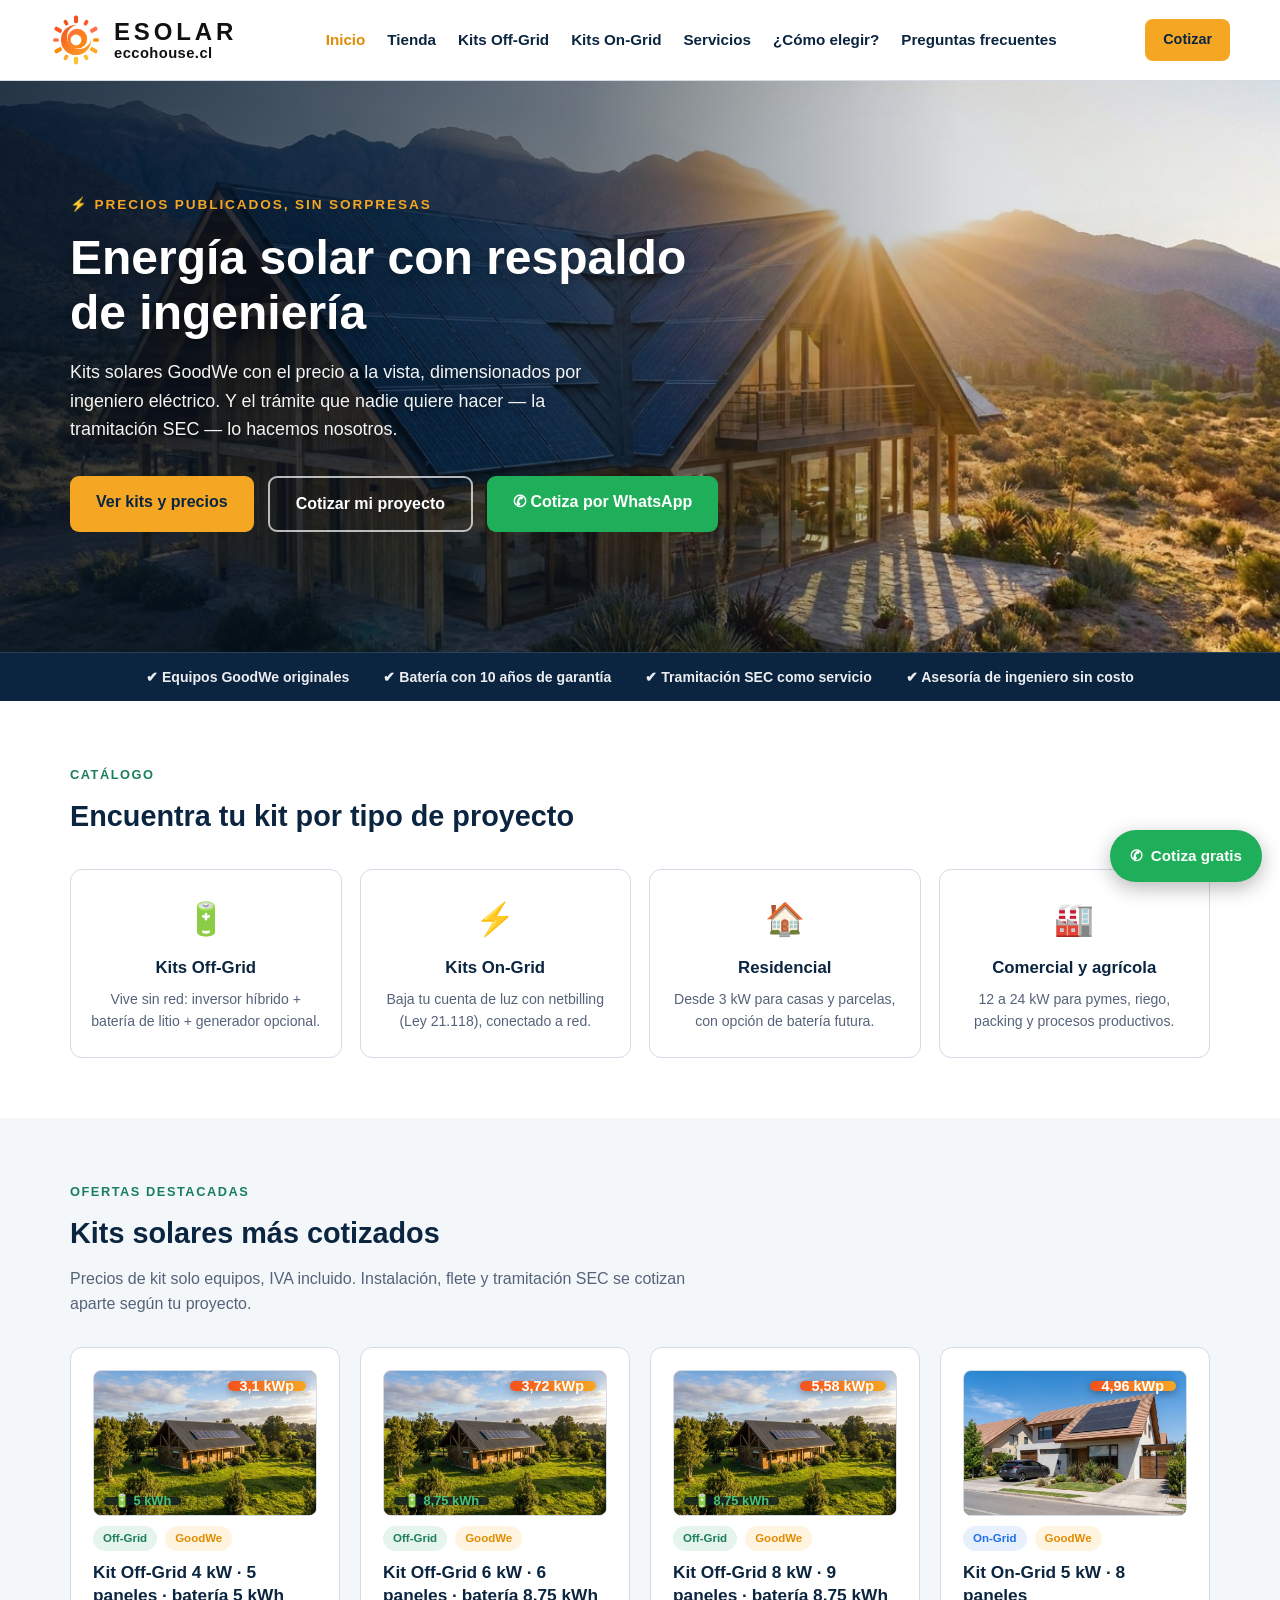
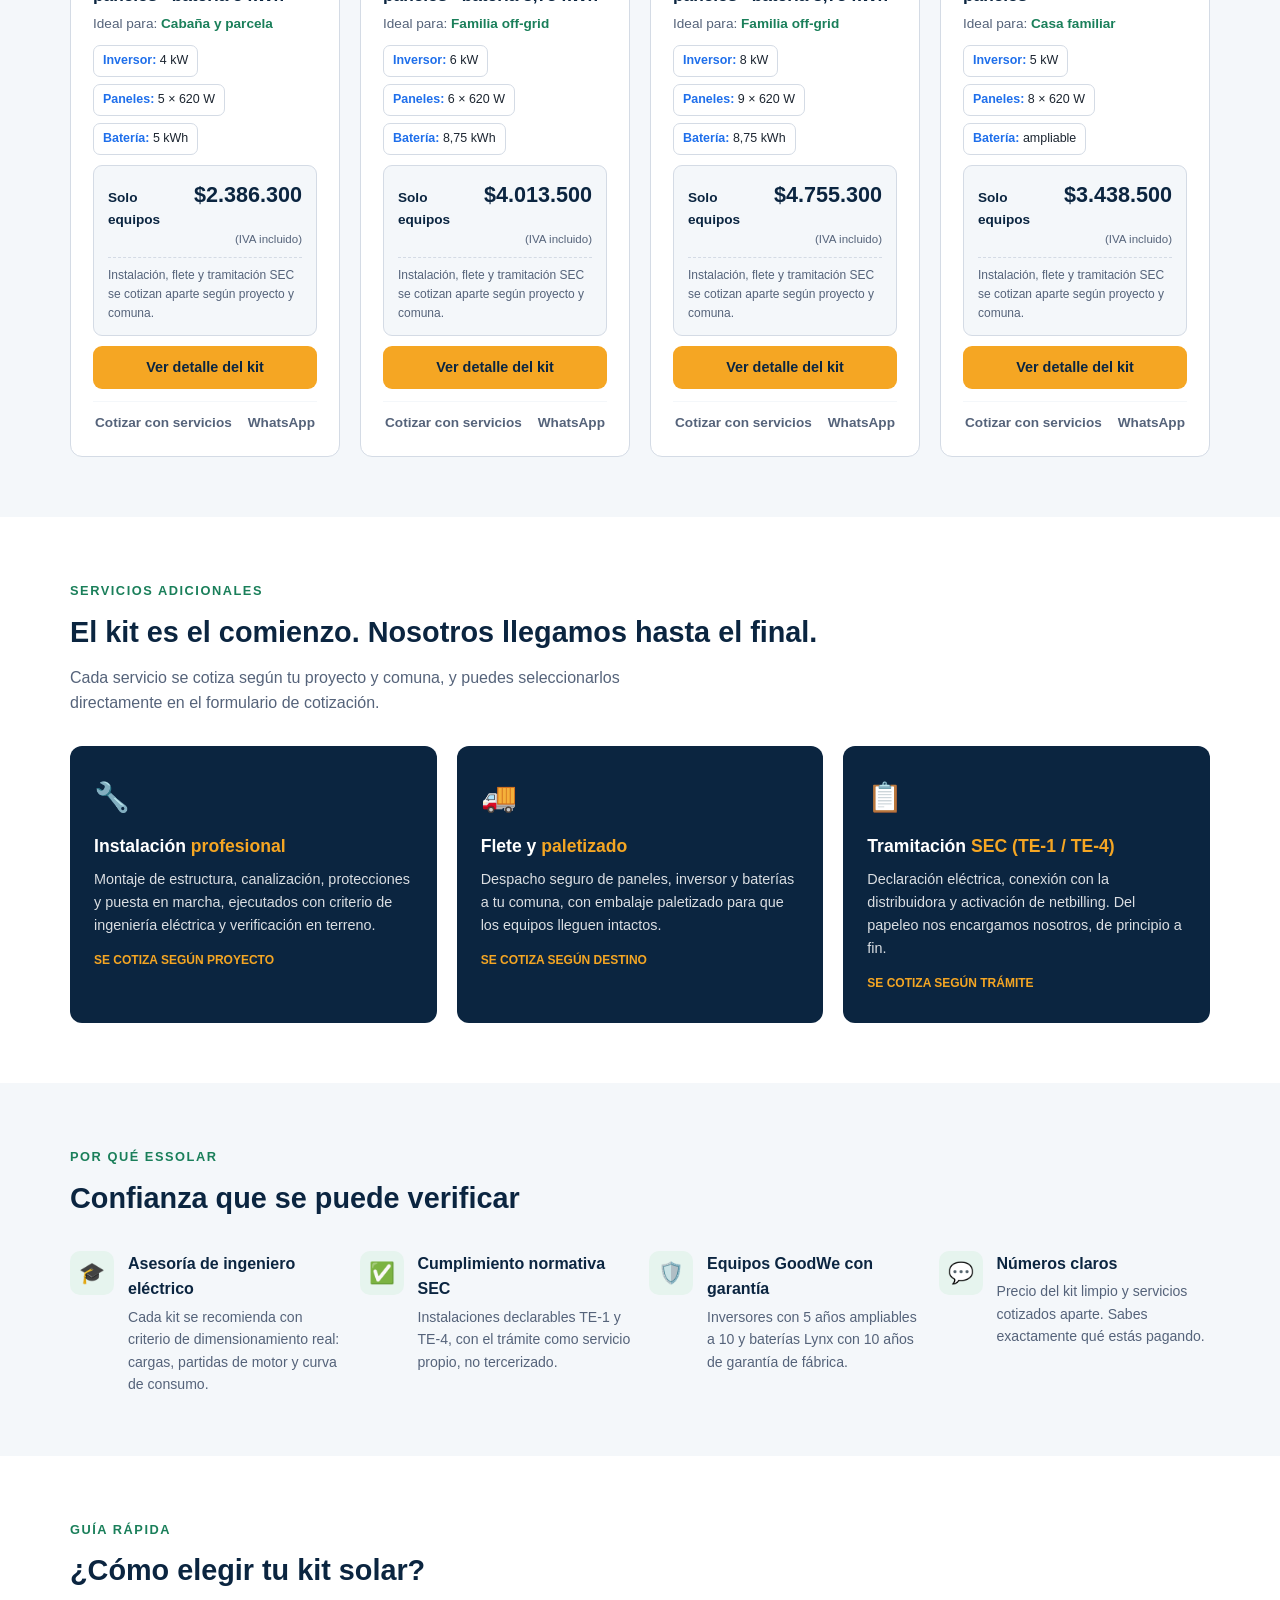
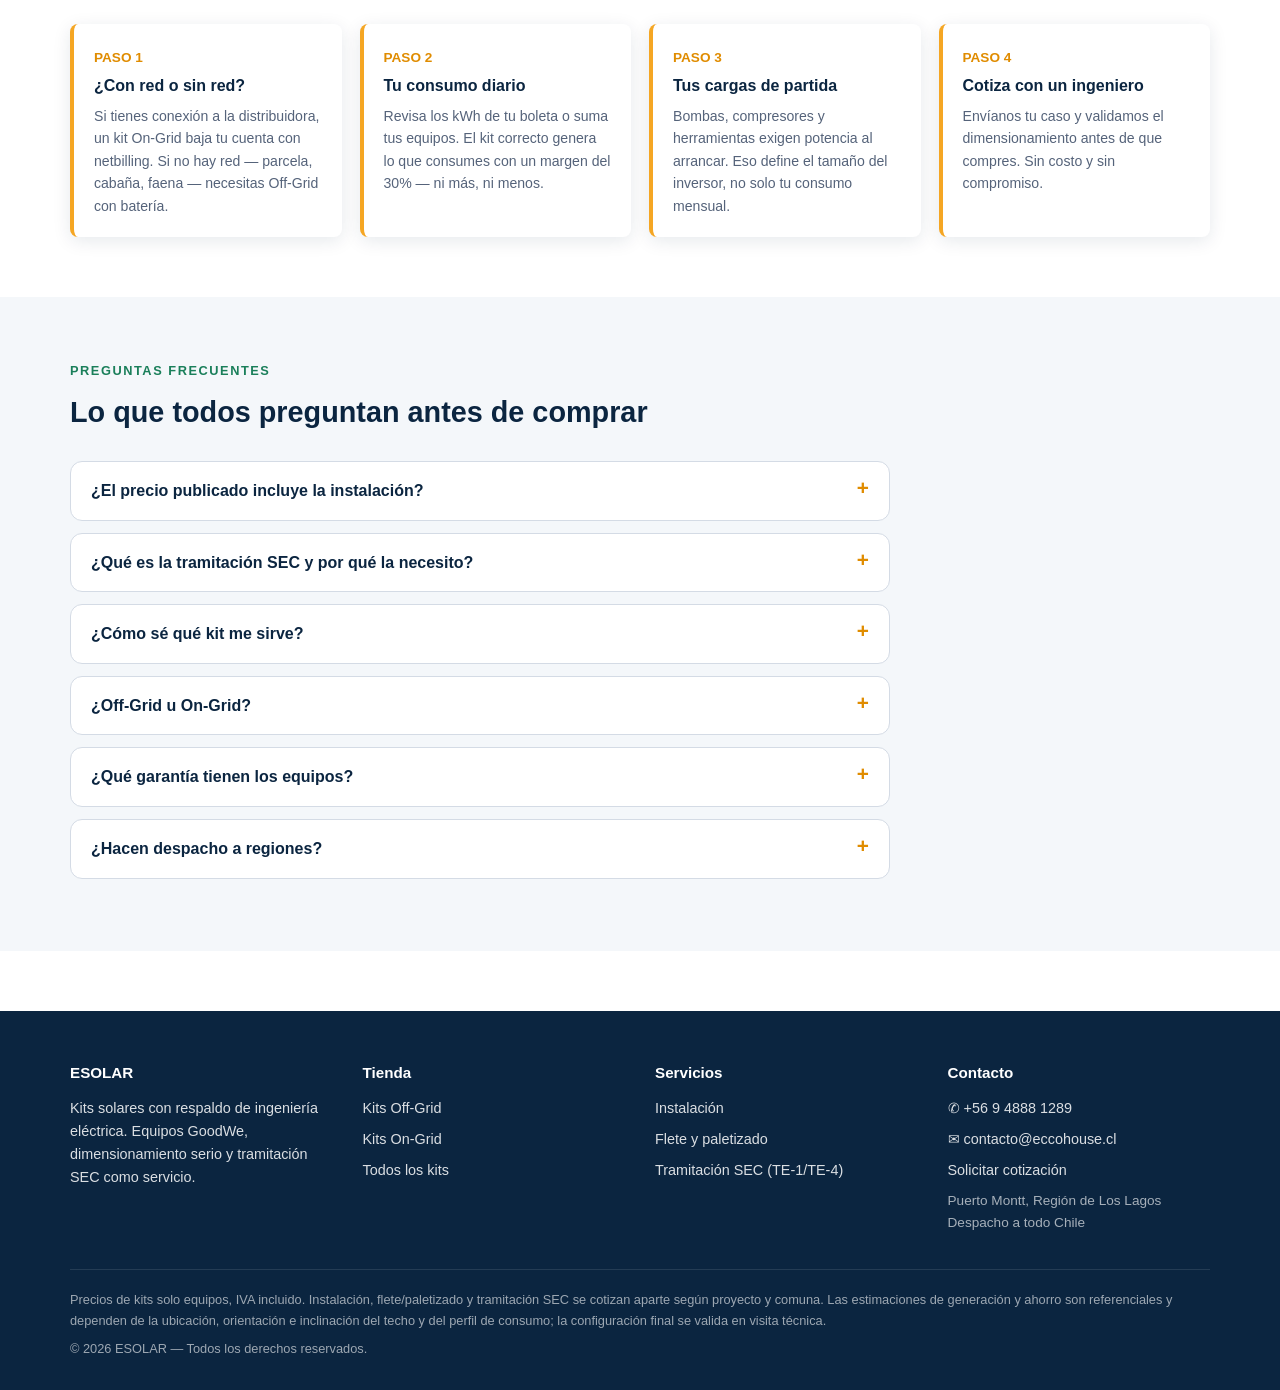
==== commit 3788f283: "feat: barrido UX — menú móvil, botón flotante WhatsApp, títulos de kit diferenciados, perfil de uso," ====
--- a/index.html
+++ b/index.html
@@ -5,7 +5,7 @@
   <meta name="viewport" content="width=device-width, initial-scale=1.0">
   <title>ESOLAR | Kits solares con respaldo de ingeniería en Chile</title>
   <meta name="description" content="Kits solares On-Grid y Off-Grid con equipos GoodWe, asesoría de ingeniero eléctrico y tramitación SEC (TE-1/TE-4). Cotiza tu kit solar en Chile.">
-  <link rel="stylesheet" href="css/styles.css?v=10">
+  <link rel="stylesheet" href="css/styles.css?v=12">
 </head>
 <body>
 
@@ -19,8 +19,10 @@
       <a href="tienda.html?sistema=On-Grid">Kits On-Grid</a>
       <a href="index.html#servicios">Servicios</a>
       <a href="index.html#como-elegir">¿Cómo elegir?</a>
+      <a href="index.html#faq">Preguntas frecuentes</a>
     </nav>
-    <a href="cotizacion.html" class="header-cta">Solicitar cotización</a>
+    <a href="cotizacion.html" class="header-cta">Cotizar</a>
+    <button class="nav-toggle" id="nav-toggle" aria-label="Abrir menú" aria-expanded="false">☰</button>
   </div>
 </header>
 
@@ -82,7 +84,7 @@
     <img class="hero-foto" src="img/hero.jpg" alt="" onerror="this.remove()">
   </div>
   <div class="contenedor hero-contenido">
-    <span class="hero-kicker">⚡ Precios publicados · Sin cotizaciones a ciegas</span>
+    <span class="hero-kicker">⚡ Precios publicados, sin sorpresas</span>
     <h1>Energía solar con respaldo de ingeniería</h1>
     <p>Kits solares GoodWe con el precio a la vista, dimensionados por ingeniero eléctrico. Y el trámite que nadie quiere hacer — la tramitación SEC — lo hacemos nosotros.</p>
     <div class="hero-acciones">
@@ -234,6 +236,39 @@
   </div>
 </section>
 
+<section class="seccion seccion-alt" id="faq">
+  <div class="contenedor">
+    <span class="kicker">Preguntas frecuentes</span>
+    <h2>Lo que todos preguntan antes de comprar</h2>
+    <div class="faq">
+      <details>
+        <summary>¿El precio publicado incluye la instalación?</summary>
+        <p>No. El precio que ves es del kit completo de equipos con IVA incluido: paneles, inversor, batería si corresponde, y el set de montaje, cables y protecciones. La instalación, el flete y la tramitación SEC se cotizan aparte porque dependen de tu comuna, del tipo de techo y del alcance del proyecto. Lo separamos para que sepas exactamente qué estás pagando en cada cosa.</p>
+      </details>
+      <details>
+        <summary>¿Qué es la tramitación SEC y por qué la necesito?</summary>
+        <p>Toda instalación eléctrica en Chile debe declararse ante la Superintendencia de Electricidad y Combustibles. Los sistemas off-grid se declaran con el trámite TE-1; los conectados a red requieren TE-4 más el proceso de conexión con tu distribuidora, que es lo que activa el descuento por inyección (netbilling, Ley 21.118). Sin ese trámite tu sistema no es reglamentario y, en el caso on-grid, no recibes el descuento en la boleta. Nosotros hacemos el trámite completo como servicio.</p>
+      </details>
+      <details>
+        <summary>¿Cómo sé qué kit me sirve?</summary>
+        <p>Con dos datos: cuánta energía consumes al día y qué cargas parten al mismo tiempo. El consumo define cuántos paneles y cuánta batería necesitas; las cargas de partida (bombas, compresores, herramientas) definen el tamaño del inversor. Si nos envías tu boleta o una lista de tus equipos, un ingeniero eléctrico revisa el dimensionamiento antes de que compres, sin costo.</p>
+      </details>
+      <details>
+        <summary>¿Off-Grid u On-Grid?</summary>
+        <p>Si tienes conexión a la distribuidora y tu objetivo es bajar la cuenta, un kit On-Grid es lo más rentable: no pagas batería y los excedentes se descuentan de tu boleta. Si no hay red — parcela, cabaña, faena — necesitas Off-Grid con batería. Los inversores híbridos GoodWe que usamos admiten batería a futuro, así que puedes partir On-Grid y sumar respaldo después sin cambiar el equipo central.</p>
+      </details>
+      <details>
+        <summary>¿Qué garantía tienen los equipos?</summary>
+        <p>Trabajamos con GoodWe: los inversores tienen 5 años de garantía de fábrica, ampliables a 10 registrando el equipo en el portal del fabricante, y las baterías de litio Lynx tienen 10 años. Los paneles mantienen la garantía de su fabricante. Todo es equipo original con respaldo de marca, no genérico.</p>
+      </details>
+      <details>
+        <summary>¿Hacen despacho a regiones?</summary>
+        <p>Sí. El flete se cotiza según destino e incluye paletizado, porque los paneles y las baterías necesitan embalaje adecuado para llegar sin daños. También puedes retirar los equipos y coordinar tu propio transporte si prefieres.</p>
+      </details>
+    </div>
+  </div>
+</section>
+
 <footer class="footer">
   <div class="contenedor">
     <div class="footer-grid">
@@ -255,8 +290,10 @@
       </div>
       <div>
         <h4>Contacto</h4>
+        <a href="https://wa.me/56948881289" target="_blank" rel="noopener">✆ +56 9 4888 1289</a>
+        <a href="mailto:contacto@eccohouse.cl">✉ contacto@eccohouse.cl</a>
         <a href="cotizacion.html">Solicitar cotización</a>
-        <a href="mailto:contacto@eccohouse.cl">contacto@eccohouse.cl</a>
+        <p style="font-size:0.85rem;opacity:0.75;margin-top:6px;">Puerto Montt, Región de Los Lagos<br>Despacho a todo Chile</p>
       </div>
     </div>
     <div class="legal">
@@ -266,7 +303,7 @@
   </div>
 </footer>
 
-<script src="js/data.js?v=9"></script>
+<script src="js/data.js?v=11"></script>
 <script>
   // Kits destacados: uno de cada segmento representativo
   const btnHero = document.getElementById("btn-contacto-hero");
@@ -285,5 +322,26 @@
   });
 </script>
 
+<a class="flotante" id="flotante-contacto" href="#" aria-label="Contactar por WhatsApp">
+  <span>✆</span><span class="txt">Cotiza gratis</span>
+</a>
+
+<script>
+  (function () {
+    var t = document.getElementById("nav-toggle");
+    var n = document.querySelector(".nav");
+    if (t && n) t.addEventListener("click", function () {
+      var abierto = n.classList.toggle("abierto");
+      t.setAttribute("aria-expanded", abierto);
+      t.textContent = abierto ? "✕" : "☰";
+    });
+    var f = document.getElementById("flotante-contacto");
+    if (f && typeof enlaceContacto === "function") {
+      f.href = enlaceContacto("Hola, quiero cotizar un kit solar.", "Cotización kit solar");
+      if (!hayWhatsapp()) f.querySelector("span").textContent = "✉";
+    }
+  })();
+</script>
+
 </body>
 </html>
--- a/css/styles.css
+++ b/css/styles.css
@@ -147,6 +147,14 @@
 .kit-img { border-radius: 8px; overflow: hidden; line-height: 0; border: 1px solid var(--gris-300); position: relative; }
 .kit-img svg { width: 100%; height: auto; display: block; }
 .kit-foto { position: absolute; inset: 0; width: 100%; height: 100%; object-fit: cover; }
+.perfil { font-size: 0.85rem; color: var(--gris-600); margin-top: -4px; }
+.perfil strong { color: var(--verde-600); }
+.acciones-sec {
+  display: flex; gap: 16px; justify-content: center;
+  border-top: 1px solid var(--gris-100); padding-top: 10px; margin-top: 2px;
+}
+.acciones-sec a { font-size: 0.85rem; font-weight: 600; color: var(--gris-600); }
+.acciones-sec a:hover { color: var(--azul-500); }
 .chips { display: flex; flex-wrap: wrap; gap: 7px; }
 .chips span {
   border: 1px solid var(--gris-300); border-radius: 7px; padding: 5px 9px;
@@ -283,7 +291,69 @@
   font-size: 0.8rem; opacity: 0.7;
 }
 
+/* ---------- Menú móvil ---------- */
+.nav-toggle {
+  display: none;
+  background: none; border: 1px solid var(--gris-300); border-radius: 8px;
+  font-size: 1.3rem; line-height: 1; padding: 7px 12px; cursor: pointer;
+  color: var(--azul-900);
+}
+
+/* ---------- Botón flotante de contacto ---------- */
+.flotante {
+  position: fixed; right: 18px; bottom: 18px; z-index: 90;
+  background: #1fae5a; color: #fff;
+  border-radius: 999px; padding: 14px 20px;
+  font-weight: 700; font-size: 0.95rem;
+  box-shadow: 0 6px 20px rgba(0,0,0,0.28);
+  display: flex; align-items: center; gap: 8px;
+  transition: transform .15s;
+}
+.flotante:hover { background: #178a47; color: #fff; transform: translateY(-2px); }
+.flotante .txt { display: inline; }
+
+/* ---------- FAQ ---------- */
+.faq { max-width: 820px; margin-top: 26px; }
+.faq details {
+  border: 1px solid var(--gris-300); border-radius: var(--radio);
+  padding: 16px 20px; margin-bottom: 12px; background: var(--blanco);
+}
+.faq details[open] { border-color: var(--verde-600); }
+.faq summary {
+  font-weight: 700; color: var(--azul-900); cursor: pointer;
+  list-style: none; display: flex; justify-content: space-between; gap: 12px;
+}
+.faq summary::-webkit-details-marker { display: none; }
+.faq summary::after { content: "+"; color: var(--sol-600); font-size: 1.3rem; line-height: 1; }
+.faq details[open] summary::after { content: "−"; }
+.faq p { margin-top: 12px; font-size: 0.94rem; color: var(--gris-600); }
+
+@media (max-width: 860px) {
+  .header-inner { padding: 10px 0; gap: 10px; flex-wrap: wrap; align-items: center; }
+  .logo { order: 1; flex: 1 1 auto; min-width: 0; }
+  .header-cta { order: 2; padding: 8px 14px; font-size: 0.85rem; white-space: nowrap; flex: 0 0 auto; }
+  .nav-toggle { display: block; order: 3; flex: 0 0 auto; }
+  .logo-img { height: 40px; }
+  .logo-nombre { font-size: 1.15rem; letter-spacing: 0.1em; }
+  .logo-sub { font-size: 0.75rem; }
+  .nav {
+    order: 4; width: 100%; flex: 1 0 100%; flex-direction: column; gap: 0;
+    display: none; border-top: 1px solid var(--gris-300); margin-top: 4px; padding-top: 4px;
+  }
+  .nav.abierto { display: flex; }
+  .nav a { padding: 12px 2px; border-bottom: 1px solid var(--gris-100); }
+  .nav a:last-child { border-bottom: none; }
+}
+
 @media (max-width: 720px) {
-  .hero h1 { font-size: 1.9rem; }
-  .header-inner { justify-content: center; }
-}
+  .hero { padding: 56px 0 64px; }
+  .hero h1 { font-size: 2rem; }
+  .hero p { font-size: 1rem; }
+  .hero-kicker { font-size: 0.72rem; letter-spacing: 0.08em; }
+  .hero-acciones .btn { flex: 1 1 100%; text-align: center; }
+  .barra-confianza-inner { gap: 8px 18px; font-size: 0.8rem; }
+  .seccion { padding: 44px 0; }
+  .seccion h2 { font-size: 1.45rem; }
+  .flotante { padding: 13px 16px; right: 14px; bottom: 14px; }
+  .flotante .txt { display: none; }
+}
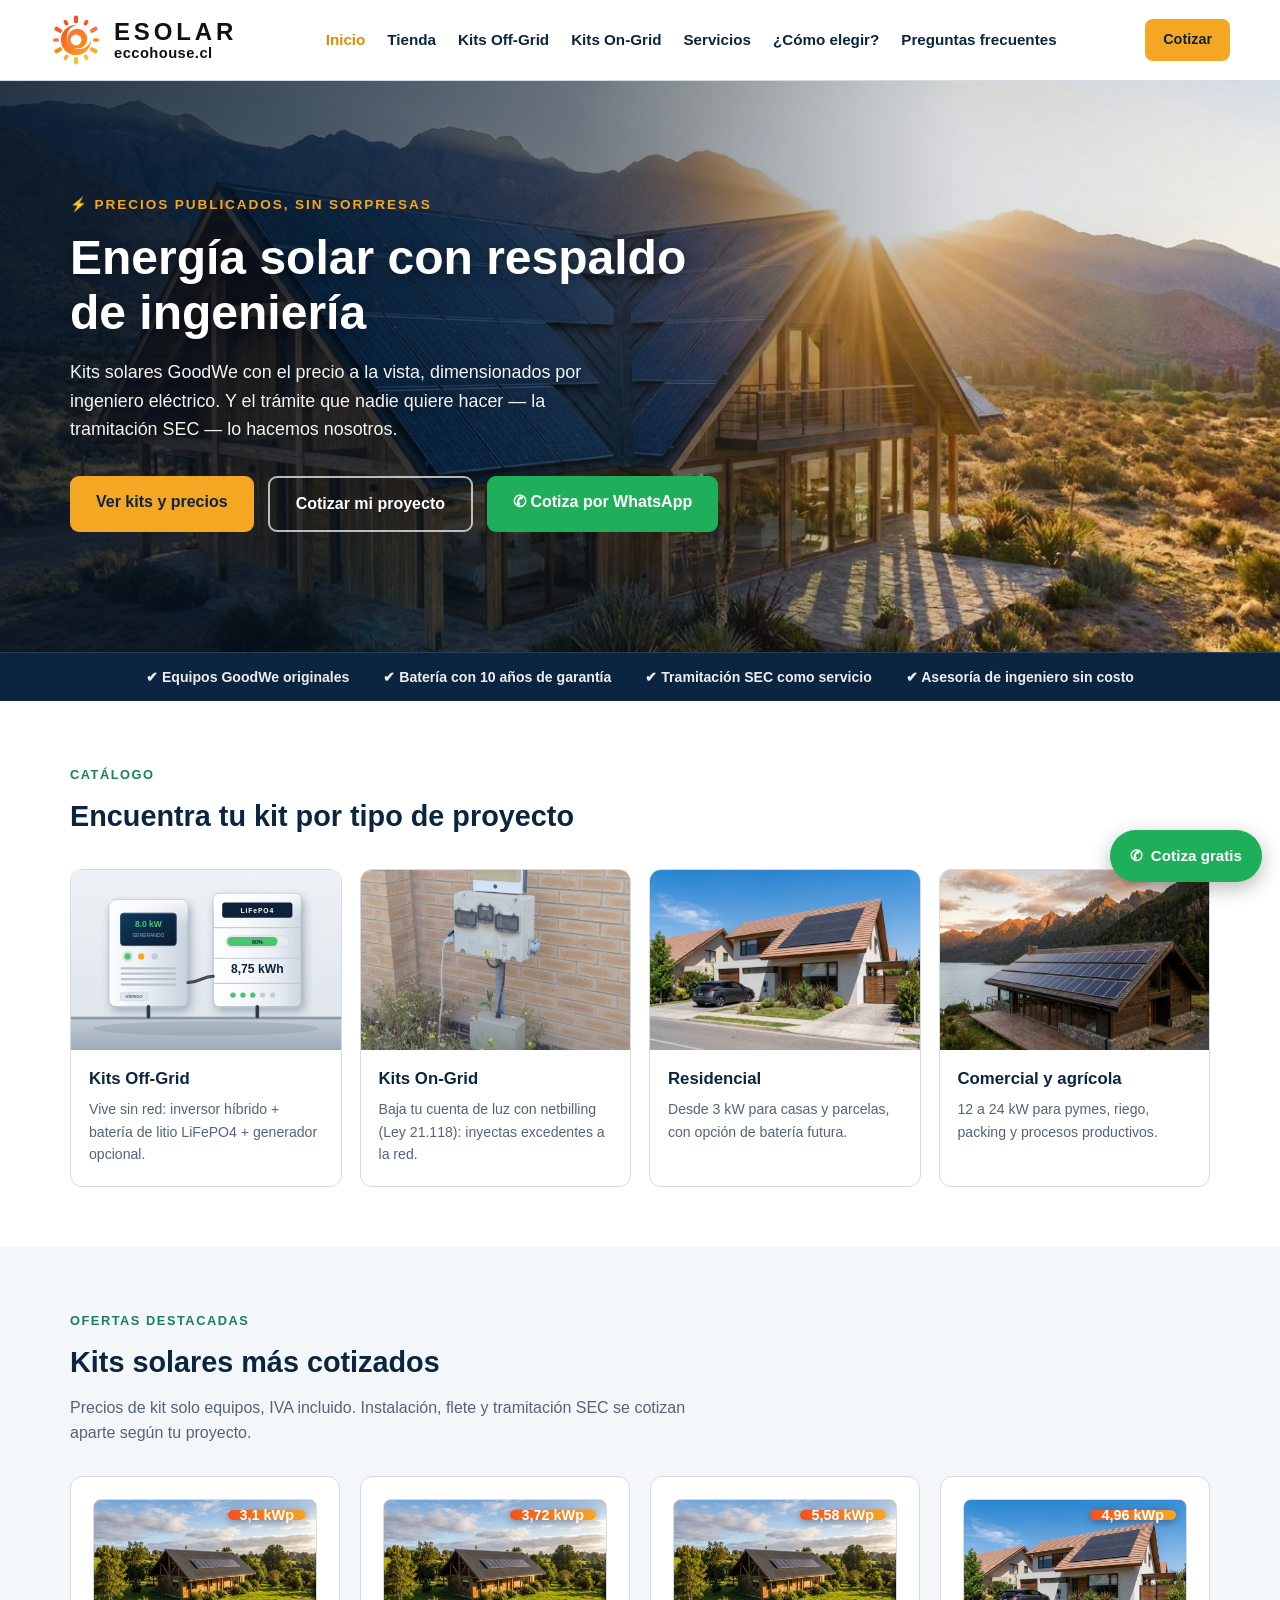
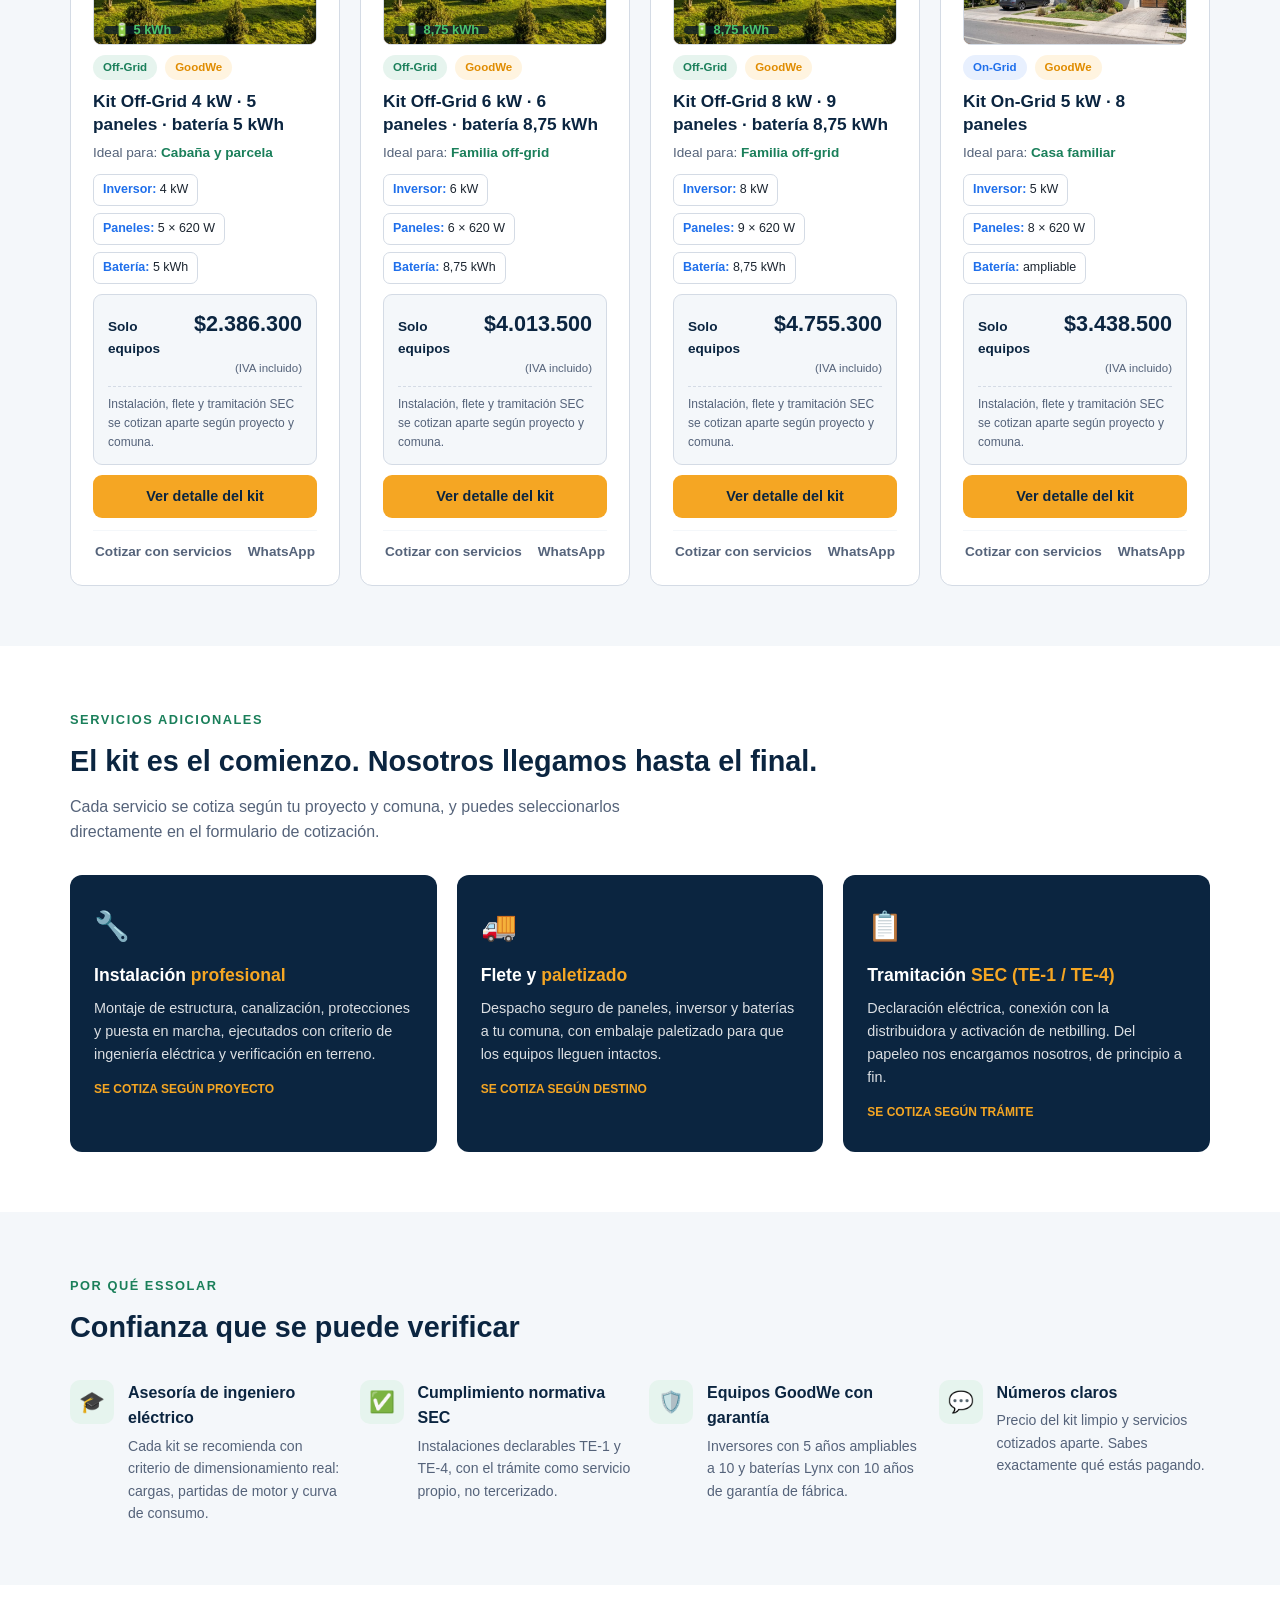
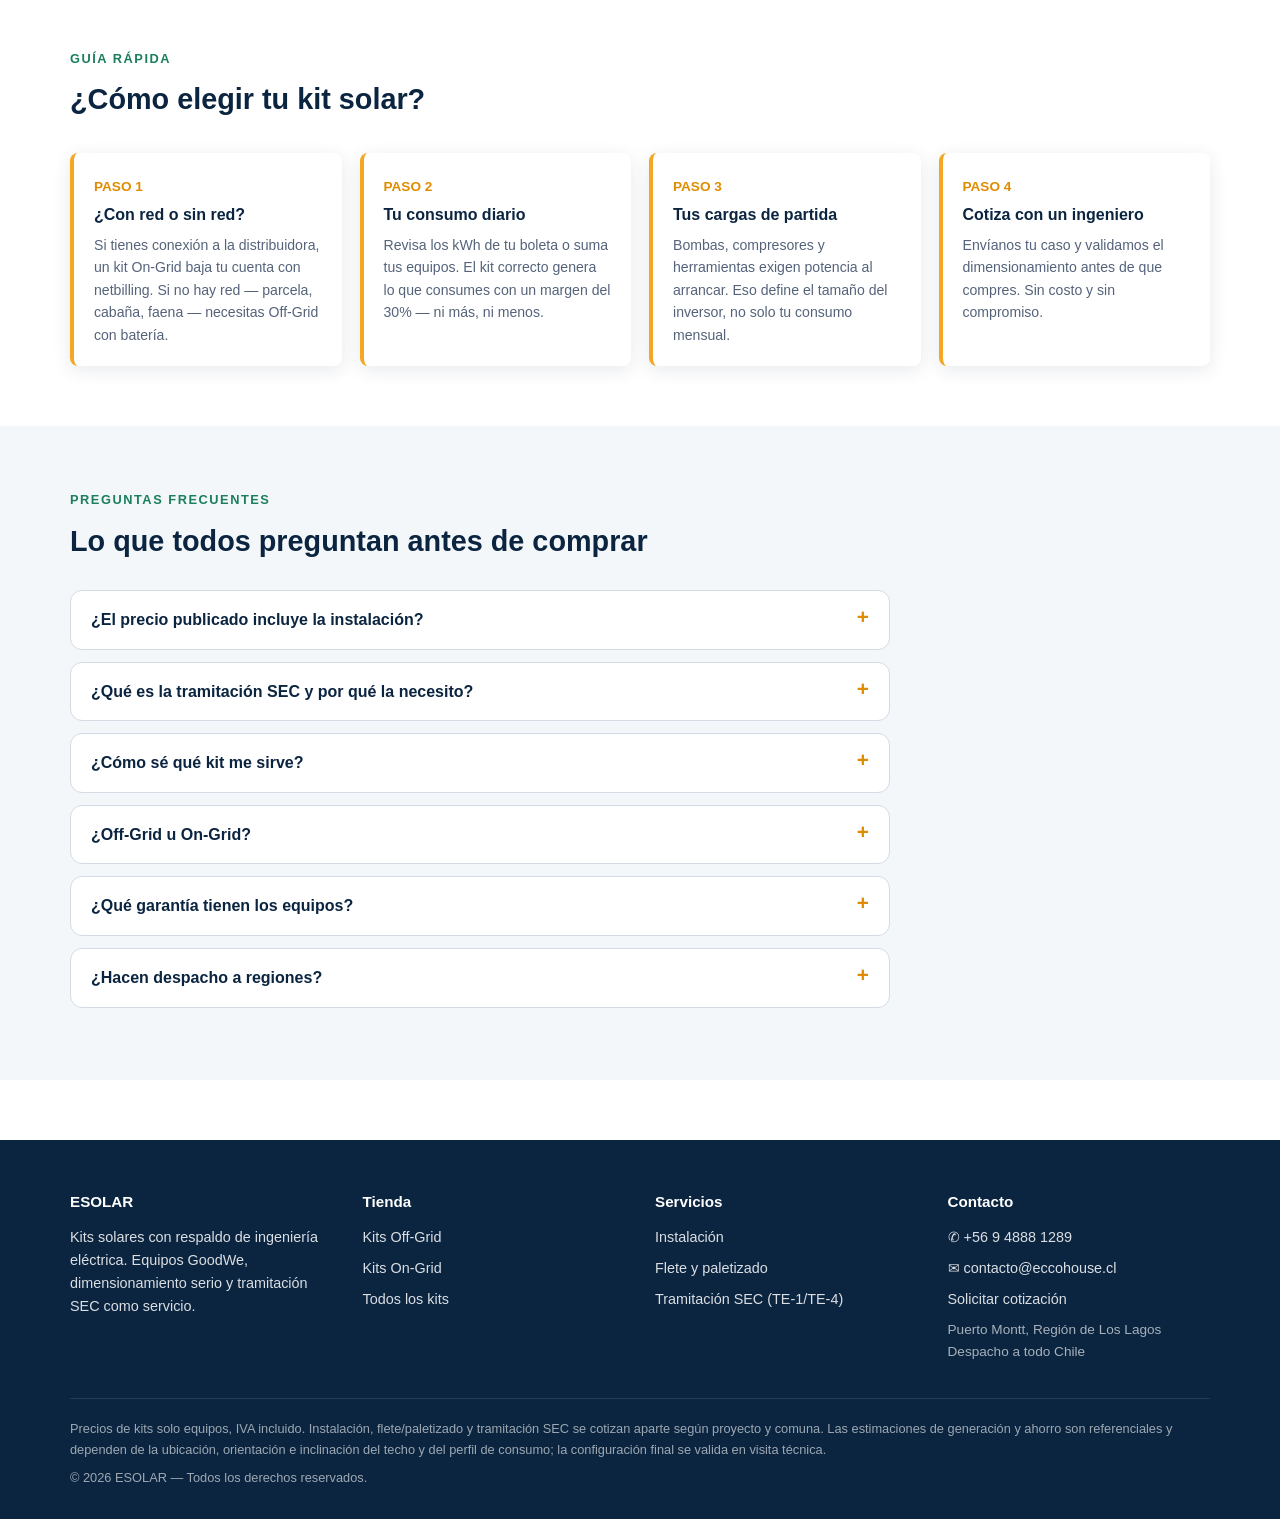
==== commit 879f916e: "feat: imagenes reales en tarjetas de categoria (bateria LiFePO4, medidor CC0, casa residencial, inst" ====
--- a/index.html
+++ b/index.html
@@ -5,7 +5,7 @@
   <meta name="viewport" content="width=device-width, initial-scale=1.0">
   <title>ESOLAR | Kits solares con respaldo de ingeniería en Chile</title>
   <meta name="description" content="Kits solares On-Grid y Off-Grid con equipos GoodWe, asesoría de ingeniero eléctrico y tramitación SEC (TE-1/TE-4). Cotiza tu kit solar en Chile.">
-  <link rel="stylesheet" href="css/styles.css?v=12">
+  <link rel="stylesheet" href="css/styles.css?v=13">
 </head>
 <body>
 
@@ -110,24 +110,32 @@
     <h2>Encuentra tu kit por tipo de proyecto</h2>
     <div class="grid-cat">
       <a class="cat" href="tienda.html?sistema=Off-Grid">
-        <div class="icono">🔋</div>
-        <h3>Kits Off-Grid</h3>
-        <p>Vive sin red: inversor híbrido + batería de litio + generador opcional.</p>
+        <div class="cat-img"><img src="img/cat/off-grid.svg?v=2" alt="Inversor híbrido y batería de litio montados en pared" loading="lazy"></div>
+        <div class="cat-txt">
+          <h3>Kits Off-Grid</h3>
+          <p>Vive sin red: inversor híbrido + batería de litio LiFePO4 + generador opcional.</p>
+        </div>
       </a>
       <a class="cat" href="tienda.html?sistema=On-Grid">
-        <div class="icono">⚡</div>
-        <h3>Kits On-Grid</h3>
-        <p>Baja tu cuenta de luz con netbilling (Ley 21.118), conectado a red.</p>
+        <div class="cat-img"><img src="img/cat/on-grid.jpg?v=2" alt="Medidor eléctrico de la distribuidora" loading="lazy"></div>
+        <div class="cat-txt">
+          <h3>Kits On-Grid</h3>
+          <p>Baja tu cuenta de luz con netbilling (Ley 21.118): inyectas excedentes a la red.</p>
+        </div>
       </a>
       <a class="cat" href="tienda.html">
-        <div class="icono">🏠</div>
-        <h3>Residencial</h3>
-        <p>Desde 3 kW para casas y parcelas, con opción de batería futura.</p>
+        <div class="cat-img"><img src="img/cat/residencial.jpg?v=2" alt="Casa con paneles solares en el techo" loading="lazy"></div>
+        <div class="cat-txt">
+          <h3>Residencial</h3>
+          <p>Desde 3 kW para casas y parcelas, con opción de batería futura.</p>
+        </div>
       </a>
       <a class="cat" href="tienda.html?kwMin=12">
-        <div class="icono">🏭</div>
-        <h3>Comercial y agrícola</h3>
-        <p>12 a 24 kW para pymes, riego, packing y procesos productivos.</p>
+        <div class="cat-img"><img src="img/cat/comercial.jpg?v=2" alt="Instalación solar de gran superficie" loading="lazy"></div>
+        <div class="cat-txt">
+          <h3>Comercial y agrícola</h3>
+          <p>12 a 24 kW para pymes, riego, packing y procesos productivos.</p>
+        </div>
       </a>
     </div>
   </div>
--- a/css/styles.css
+++ b/css/styles.css
@@ -129,11 +129,15 @@
 .grid-cat { display: grid; grid-template-columns: repeat(auto-fit, minmax(210px, 1fr)); gap: 18px; margin-top: 30px; }
 .cat {
   background: var(--blanco); border: 1px solid var(--gris-300); border-radius: var(--radio);
-  padding: 24px 20px; text-align: center; transition: box-shadow .15s, transform .15s;
-}
-.cat:hover { box-shadow: var(--sombra); transform: translateY(-2px); }
-.cat .icono { font-size: 2rem; }
-.cat h3 { color: var(--azul-900); margin-top: 10px; font-size: 1.05rem; }
+  overflow: hidden; transition: box-shadow .15s, transform .15s;
+  display: flex; flex-direction: column;
+}
+.cat:hover { box-shadow: var(--sombra); transform: translateY(-3px); }
+.cat-img { aspect-ratio: 3 / 2; overflow: hidden; background: var(--gris-100); }
+.cat-img img { width: 100%; height: 100%; object-fit: cover; display: block; transition: transform .3s; }
+.cat:hover .cat-img img { transform: scale(1.04); }
+.cat-txt { padding: 16px 18px 20px; }
+.cat h3 { color: var(--azul-900); font-size: 1.05rem; }
 .cat p { color: var(--gris-600); font-size: 0.88rem; margin-top: 6px; }
 
 /* ---------- Cards de producto ---------- */
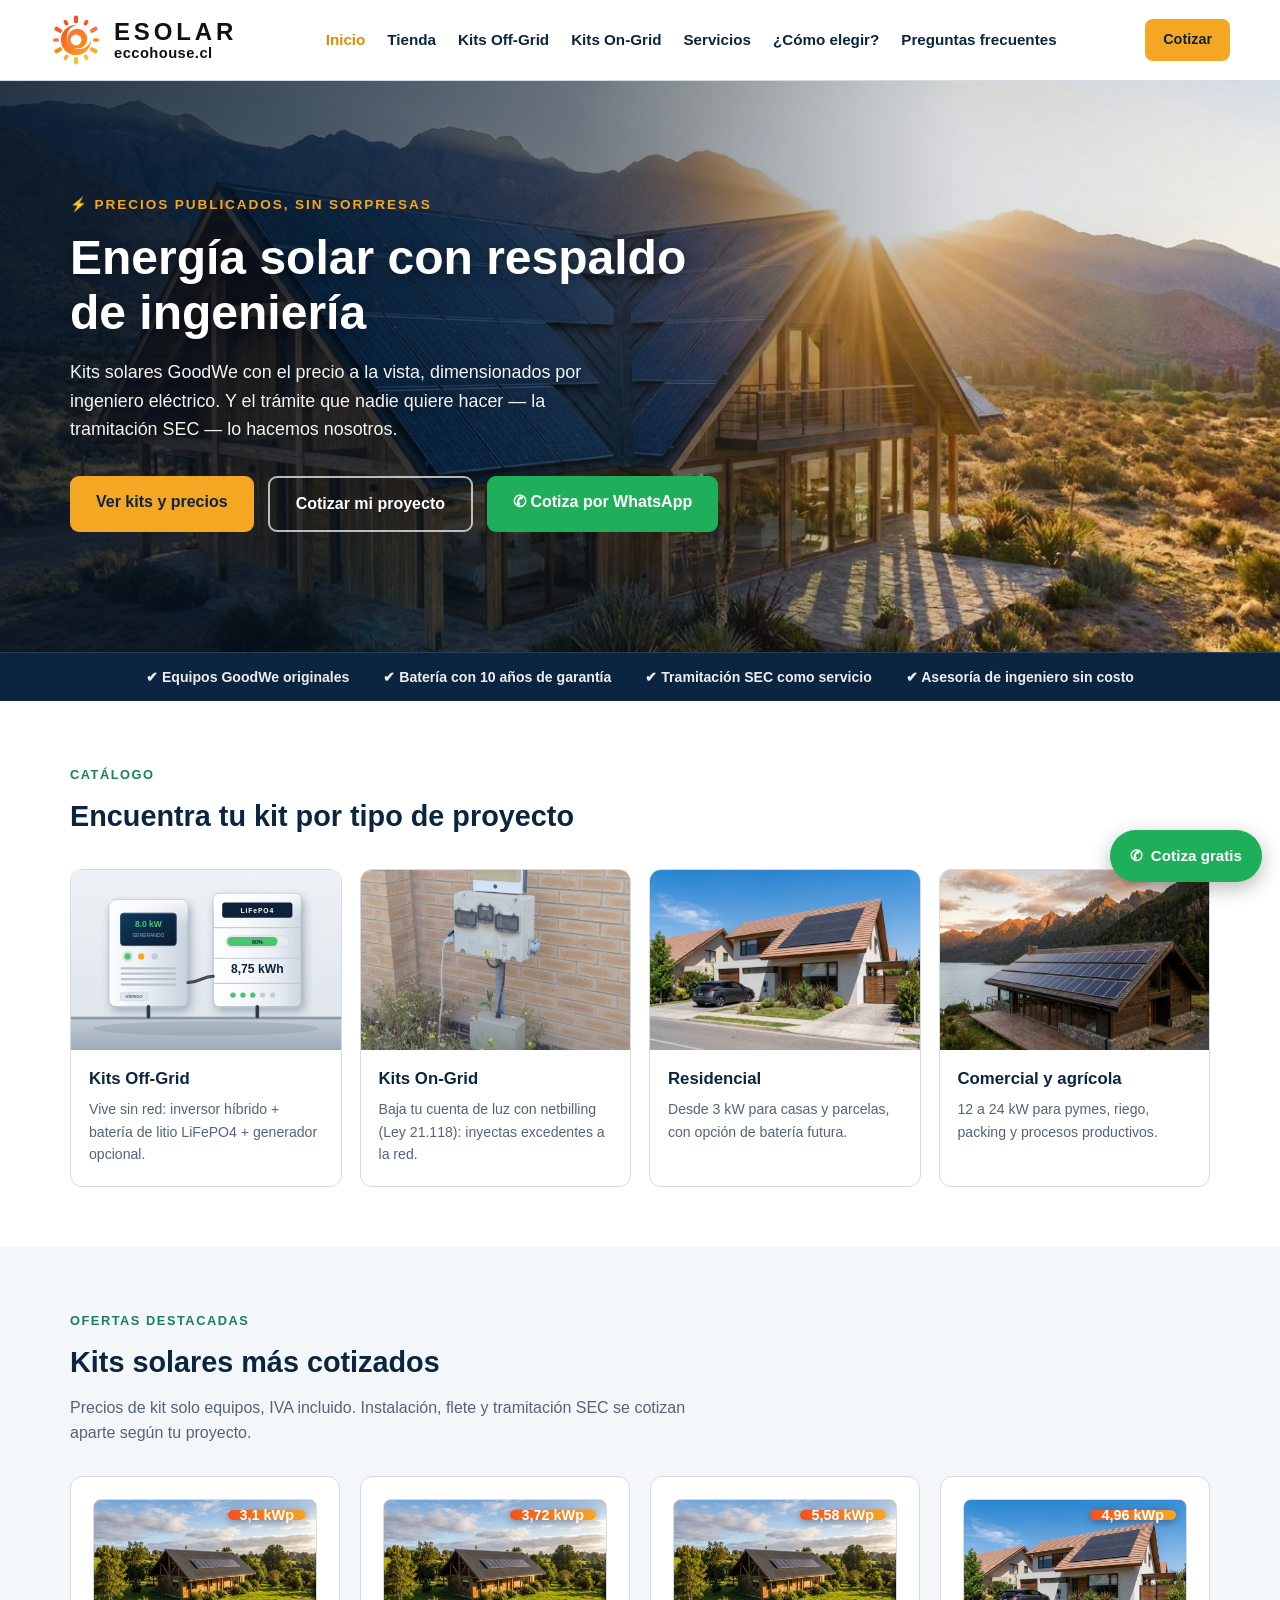
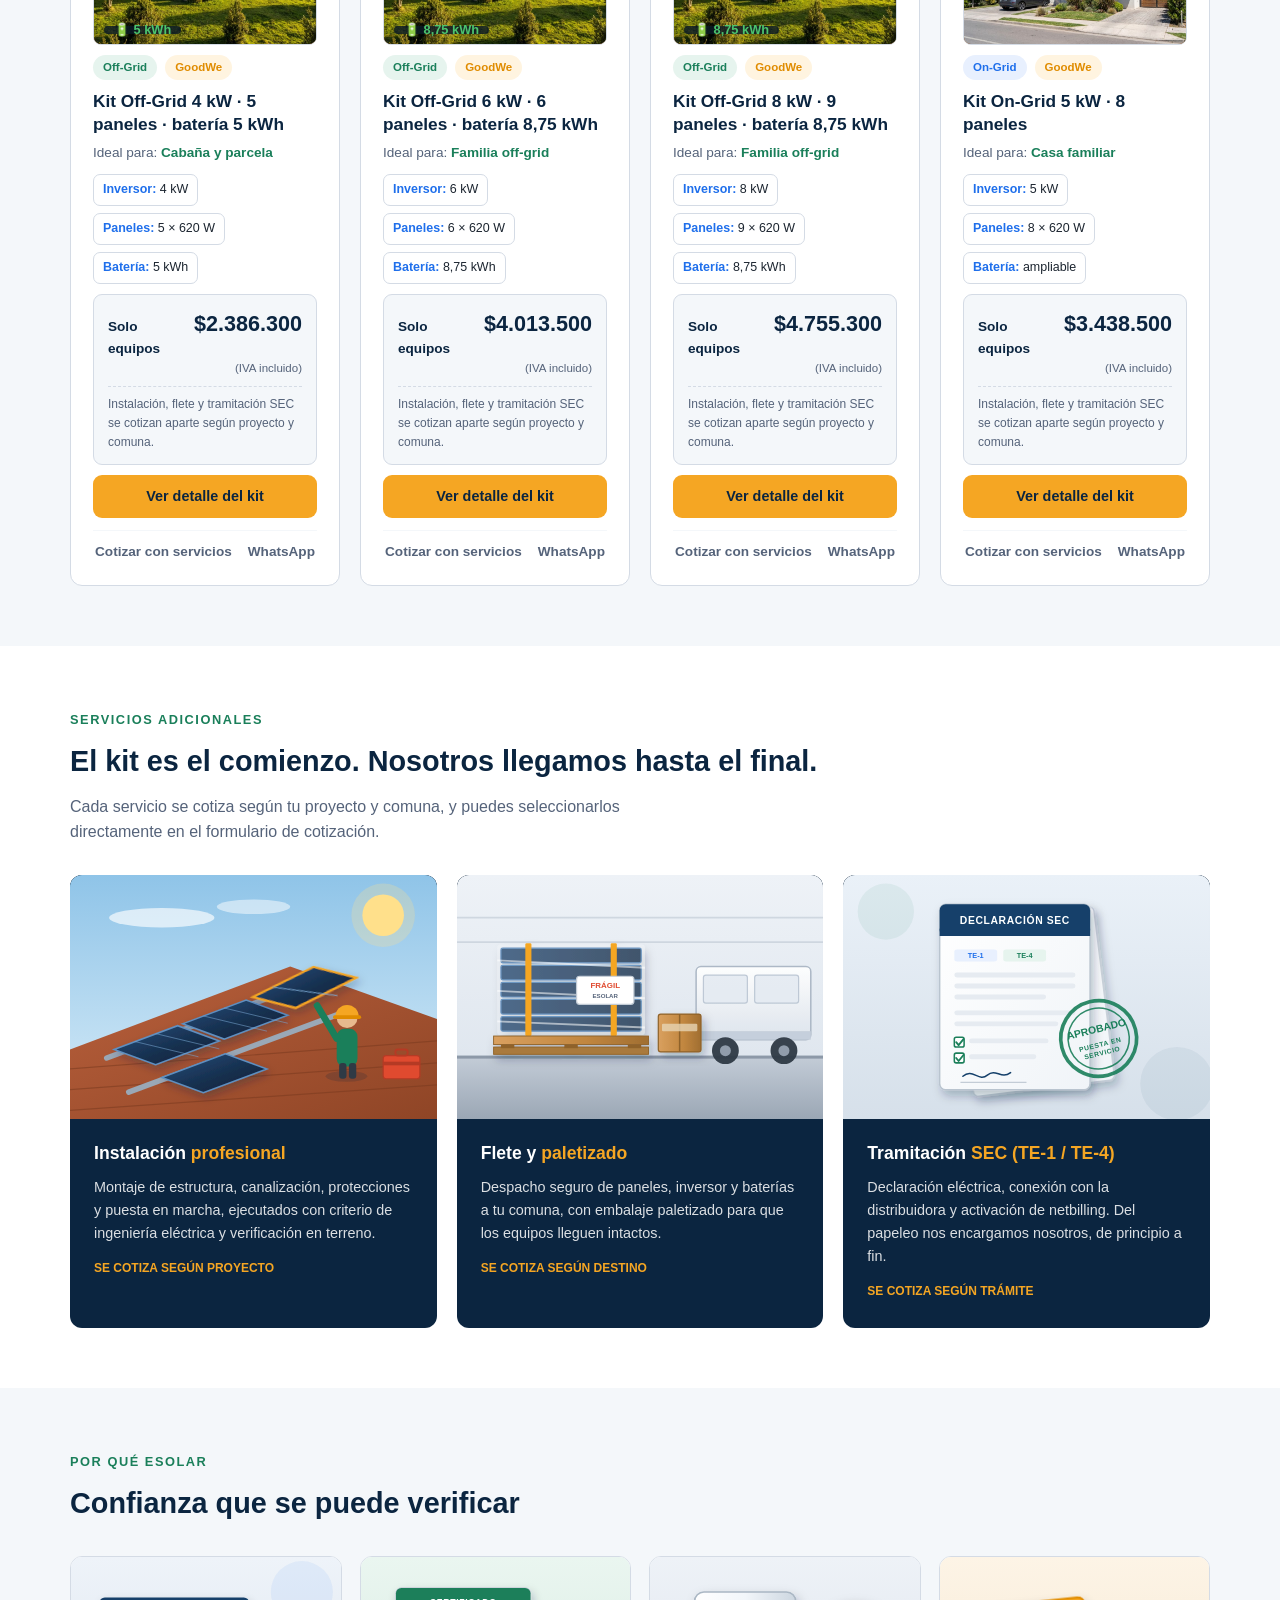
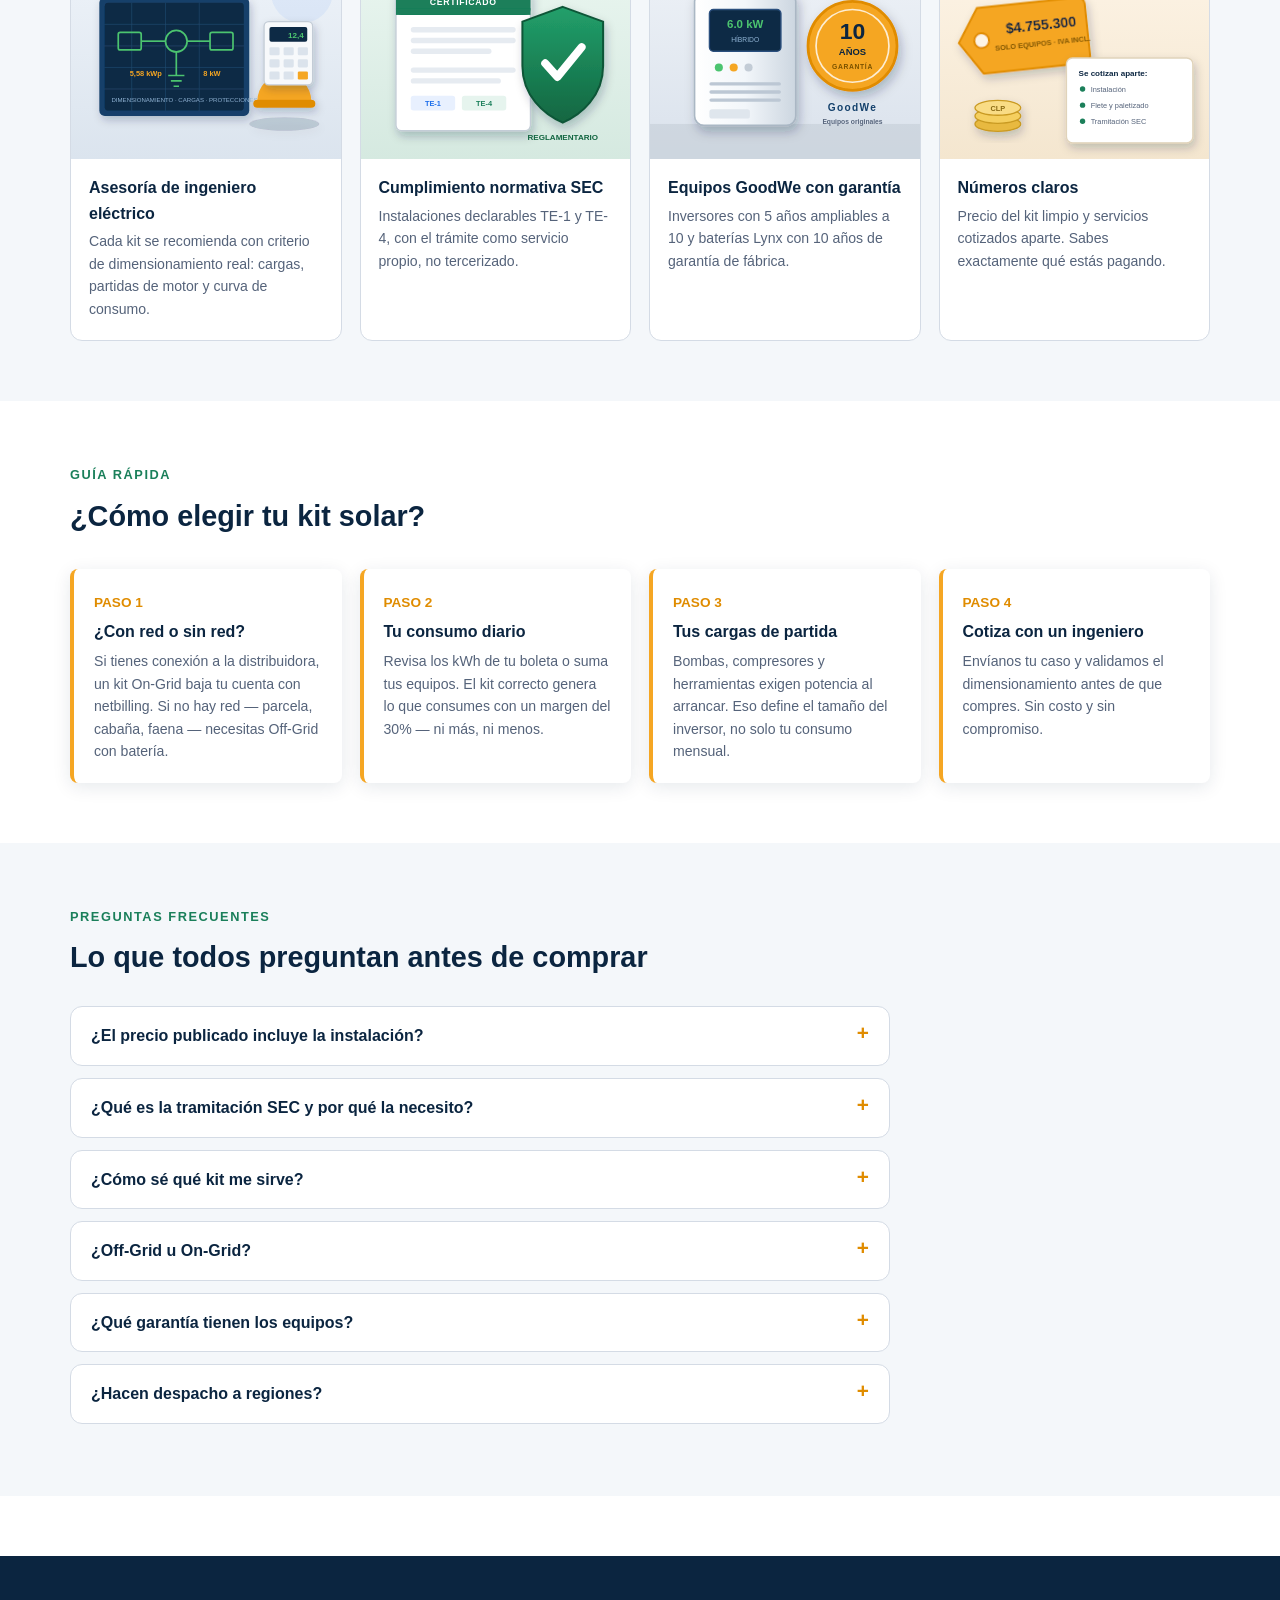
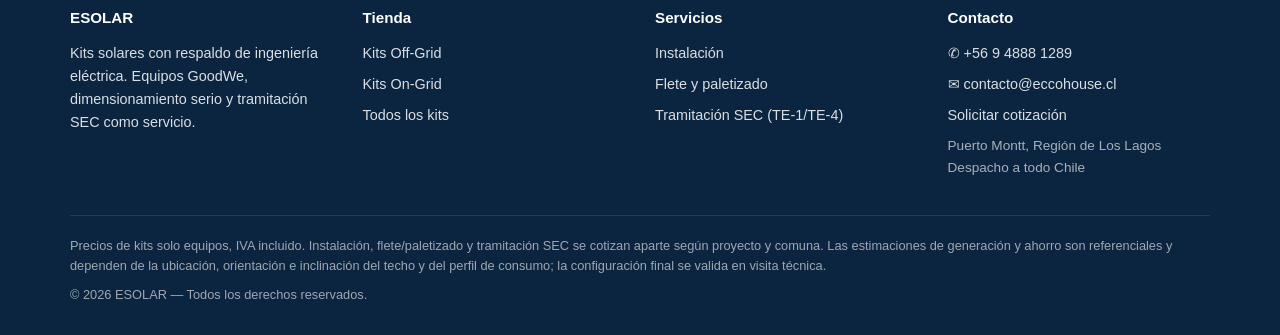
==== commit 840873db: "feat: imagenes en todas las secciones (servicios y confianza) reemplazando emojis; corrige marca a E" ====
--- a/index.html
+++ b/index.html
@@ -5,7 +5,7 @@
   <meta name="viewport" content="width=device-width, initial-scale=1.0">
   <title>ESOLAR | Kits solares con respaldo de ingeniería en Chile</title>
   <meta name="description" content="Kits solares On-Grid y Off-Grid con equipos GoodWe, asesoría de ingeniero eléctrico y tramitación SEC (TE-1/TE-4). Cotiza tu kit solar en Chile.">
-  <link rel="stylesheet" href="css/styles.css?v=13">
+  <link rel="stylesheet" href="css/styles.css?v=14">
 </head>
 <body>
 
@@ -157,19 +157,19 @@
     <p class="intro">Cada servicio se cotiza según tu proyecto y comuna, y puedes seleccionarlos directamente en el formulario de cotización.</p>
     <div class="grid-serv">
       <div class="serv">
-        <div class="icono">🔧</div>
+        <div class="serv-img"><img src="img/cat/serv-instalacion.svg" alt="Instalación de paneles sobre techo" loading="lazy"></div>
         <h3>Instalación <span>profesional</span></h3>
         <p>Montaje de estructura, canalización, protecciones y puesta en marcha, ejecutados con criterio de ingeniería eléctrica y verificación en terreno.</p>
         <span class="tag">SE COTIZA SEGÚN PROYECTO</span>
       </div>
       <div class="serv">
-        <div class="icono">🚚</div>
+        <div class="serv-img"><img src="img/cat/serv-flete.svg" alt="Paneles paletizados listos para despacho" loading="lazy"></div>
         <h3>Flete y <span>paletizado</span></h3>
         <p>Despacho seguro de paneles, inversor y baterías a tu comuna, con embalaje paletizado para que los equipos lleguen intactos.</p>
         <span class="tag">SE COTIZA SEGÚN DESTINO</span>
       </div>
       <div class="serv">
-        <div class="icono">📋</div>
+        <div class="serv-img"><img src="img/cat/serv-sec.svg" alt="Declaración eléctrica TE-1 y TE-4 aprobada" loading="lazy"></div>
         <h3>Tramitación <span>SEC (TE-1 / TE-4)</span></h3>
         <p>Declaración eléctrica, conexión con la distribuidora y activación de netbilling. Del papeleo nos encargamos nosotros, de principio a fin.</p>
         <span class="tag">SE COTIZA SEGÚN TRÁMITE</span>
@@ -180,32 +180,32 @@
 
 <section class="seccion seccion-alt">
   <div class="contenedor">
-    <span class="kicker">Por qué essolar</span>
+    <span class="kicker">Por qué ESOLAR</span>
     <h2>Confianza que se puede verificar</h2>
     <div class="grid-conf">
       <div class="conf">
-        <div class="icono">🎓</div>
+        <div class="conf-img"><img src="img/cat/conf-ingeniero.svg" alt="Ingeniero eléctrico dimensionando el sistema" loading="lazy"></div>
         <div>
           <h3>Asesoría de ingeniero eléctrico</h3>
           <p>Cada kit se recomienda con criterio de dimensionamiento real: cargas, partidas de motor y curva de consumo.</p>
         </div>
       </div>
       <div class="conf">
-        <div class="icono">✅</div>
+        <div class="conf-img"><img src="img/cat/conf-normativa.svg" alt="Certificado de instalación conforme a normativa SEC" loading="lazy"></div>
         <div>
           <h3>Cumplimiento normativa SEC</h3>
           <p>Instalaciones declarables TE-1 y TE-4, con el trámite como servicio propio, no tercerizado.</p>
         </div>
       </div>
       <div class="conf">
-        <div class="icono">🛡️</div>
+        <div class="conf-img"><img src="img/cat/conf-goodwe.svg" alt="Inversor GoodWe con garantía de fábrica" loading="lazy"></div>
         <div>
           <h3>Equipos GoodWe con garantía</h3>
           <p>Inversores con 5 años ampliables a 10 y baterías Lynx con 10 años de garantía de fábrica.</p>
         </div>
       </div>
       <div class="conf">
-        <div class="icono">💬</div>
+        <div class="conf-img"><img src="img/cat/conf-precio.svg" alt="Precio del kit publicado con servicios aparte" loading="lazy"></div>
         <div>
           <h3>Números claros</h3>
           <p>Precio del kit limpio y servicios cotizados aparte. Sabes exactamente qué estás pagando.</p>
--- a/css/styles.css
+++ b/css/styles.css
@@ -193,21 +193,27 @@
 /* ---------- Servicios ---------- */
 .grid-serv { display: grid; grid-template-columns: repeat(auto-fit, minmax(260px, 1fr)); gap: 20px; margin-top: 30px; }
 .serv {
-  background: var(--azul-900); color: var(--blanco); border-radius: var(--radio); padding: 28px 24px;
-}
-.serv .icono { font-size: 1.8rem; }
-.serv h3 { margin-top: 12px; font-size: 1.1rem; }
+  background: var(--azul-900); color: var(--blanco); border-radius: var(--radio);
+  padding: 0 0 26px; overflow: hidden;
+}
+.serv-img { aspect-ratio: 3 / 2; overflow: hidden; background: #0a1f33; }
+.serv-img img { width: 100%; height: 100%; object-fit: cover; display: block; }
+.serv h3, .serv p, .serv .tag { margin-left: 24px; margin-right: 24px; }
+.serv h3 { margin-top: 20px; font-size: 1.1rem; }
 .serv h3 span { color: var(--sol-500); }
 .serv p { margin-top: 8px; font-size: 0.9rem; opacity: 0.85; }
 .serv .tag { display: inline-block; margin-top: 14px; font-size: 0.75rem; font-weight: 700; color: var(--sol-500); }
 
 /* ---------- Confianza ---------- */
 .grid-conf { display: grid; grid-template-columns: repeat(auto-fit, minmax(240px, 1fr)); gap: 18px; margin-top: 30px; }
-.conf { display: flex; gap: 14px; align-items: flex-start; }
-.conf .icono {
-  background: var(--verde-100); color: var(--verde-600); border-radius: 10px;
-  width: 44px; height: 44px; display: flex; align-items: center; justify-content: center; font-size: 1.3rem; flex-shrink: 0;
-}
+.conf {
+  display: flex; flex-direction: column; gap: 0;
+  background: var(--blanco); border: 1px solid var(--gris-300);
+  border-radius: var(--radio); overflow: hidden;
+}
+.conf-img { aspect-ratio: 4 / 3; overflow: hidden; background: var(--gris-100); }
+.conf-img img { width: 100%; height: 100%; object-fit: cover; display: block; }
+.conf > div:last-child { padding: 16px 18px 20px; }
 .conf h3 { font-size: 1rem; color: var(--azul-900); }
 .conf p { font-size: 0.88rem; color: var(--gris-600); margin-top: 4px; }
 
